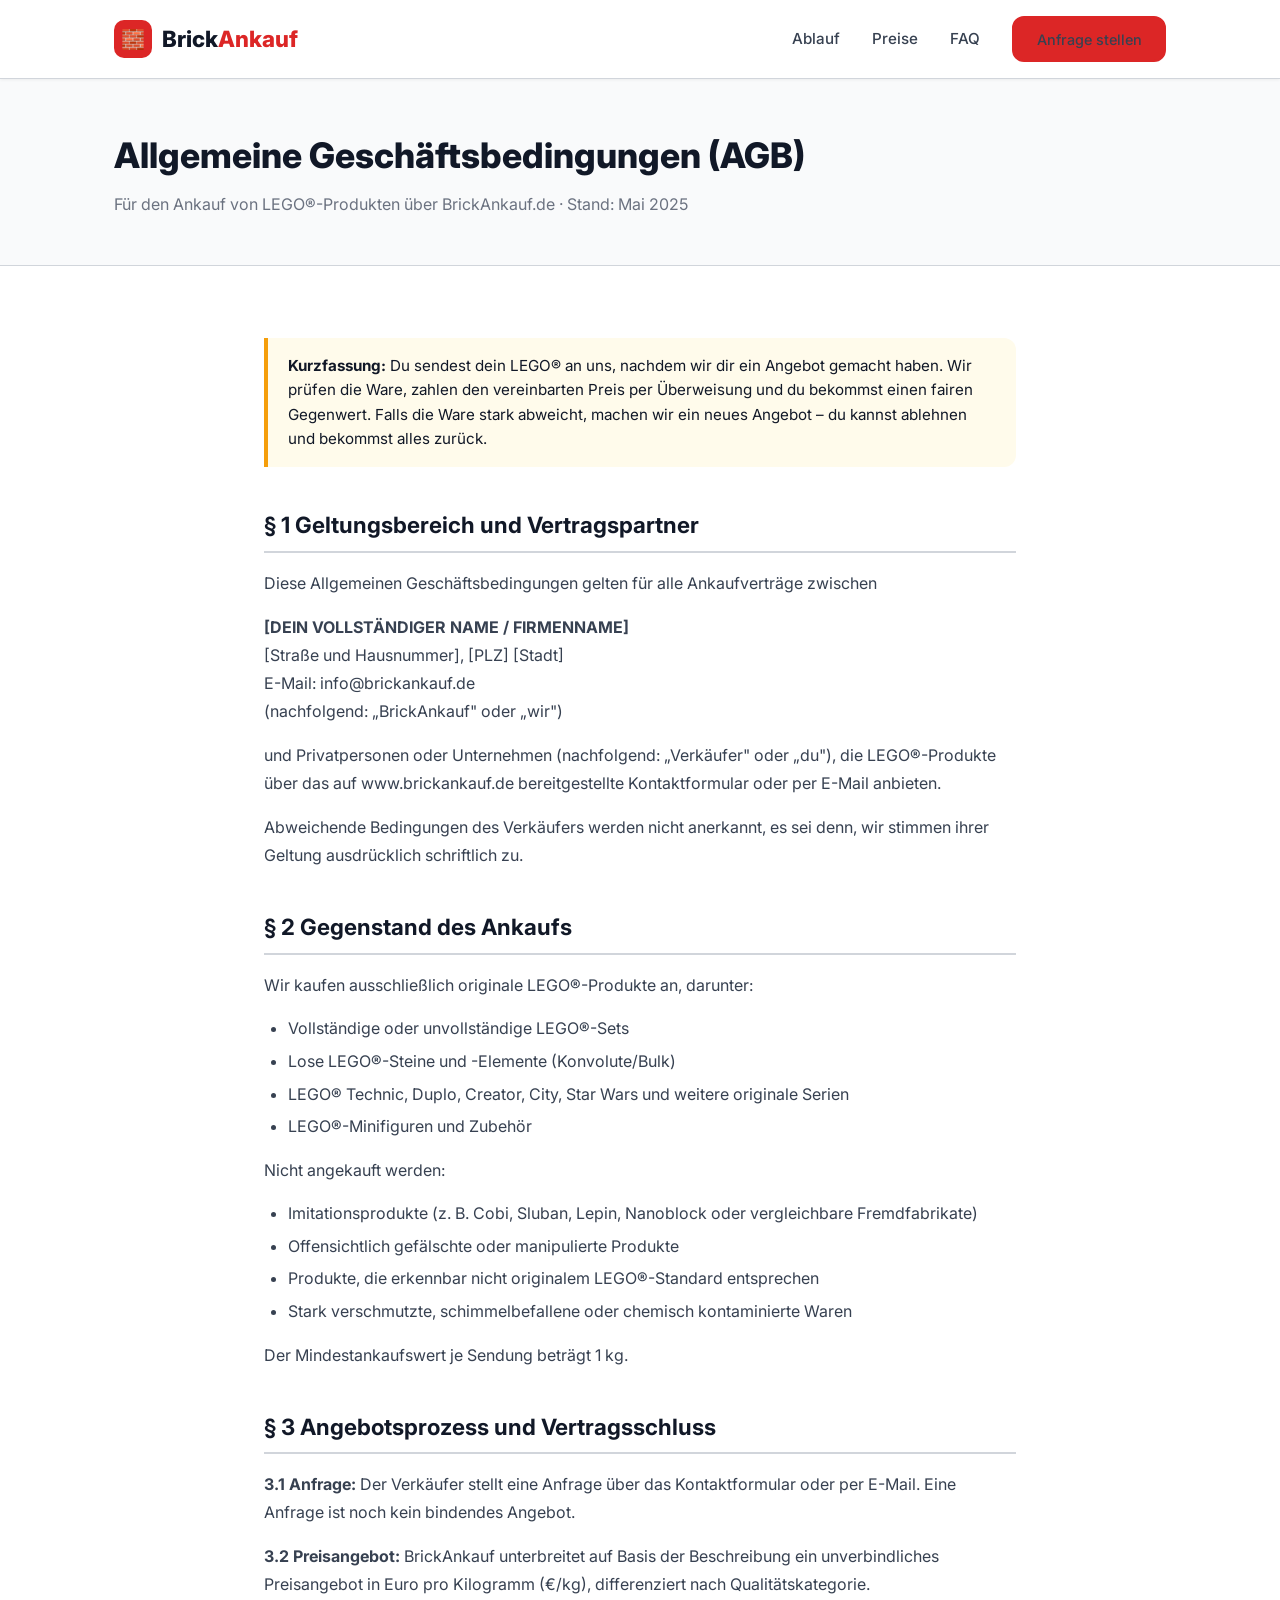
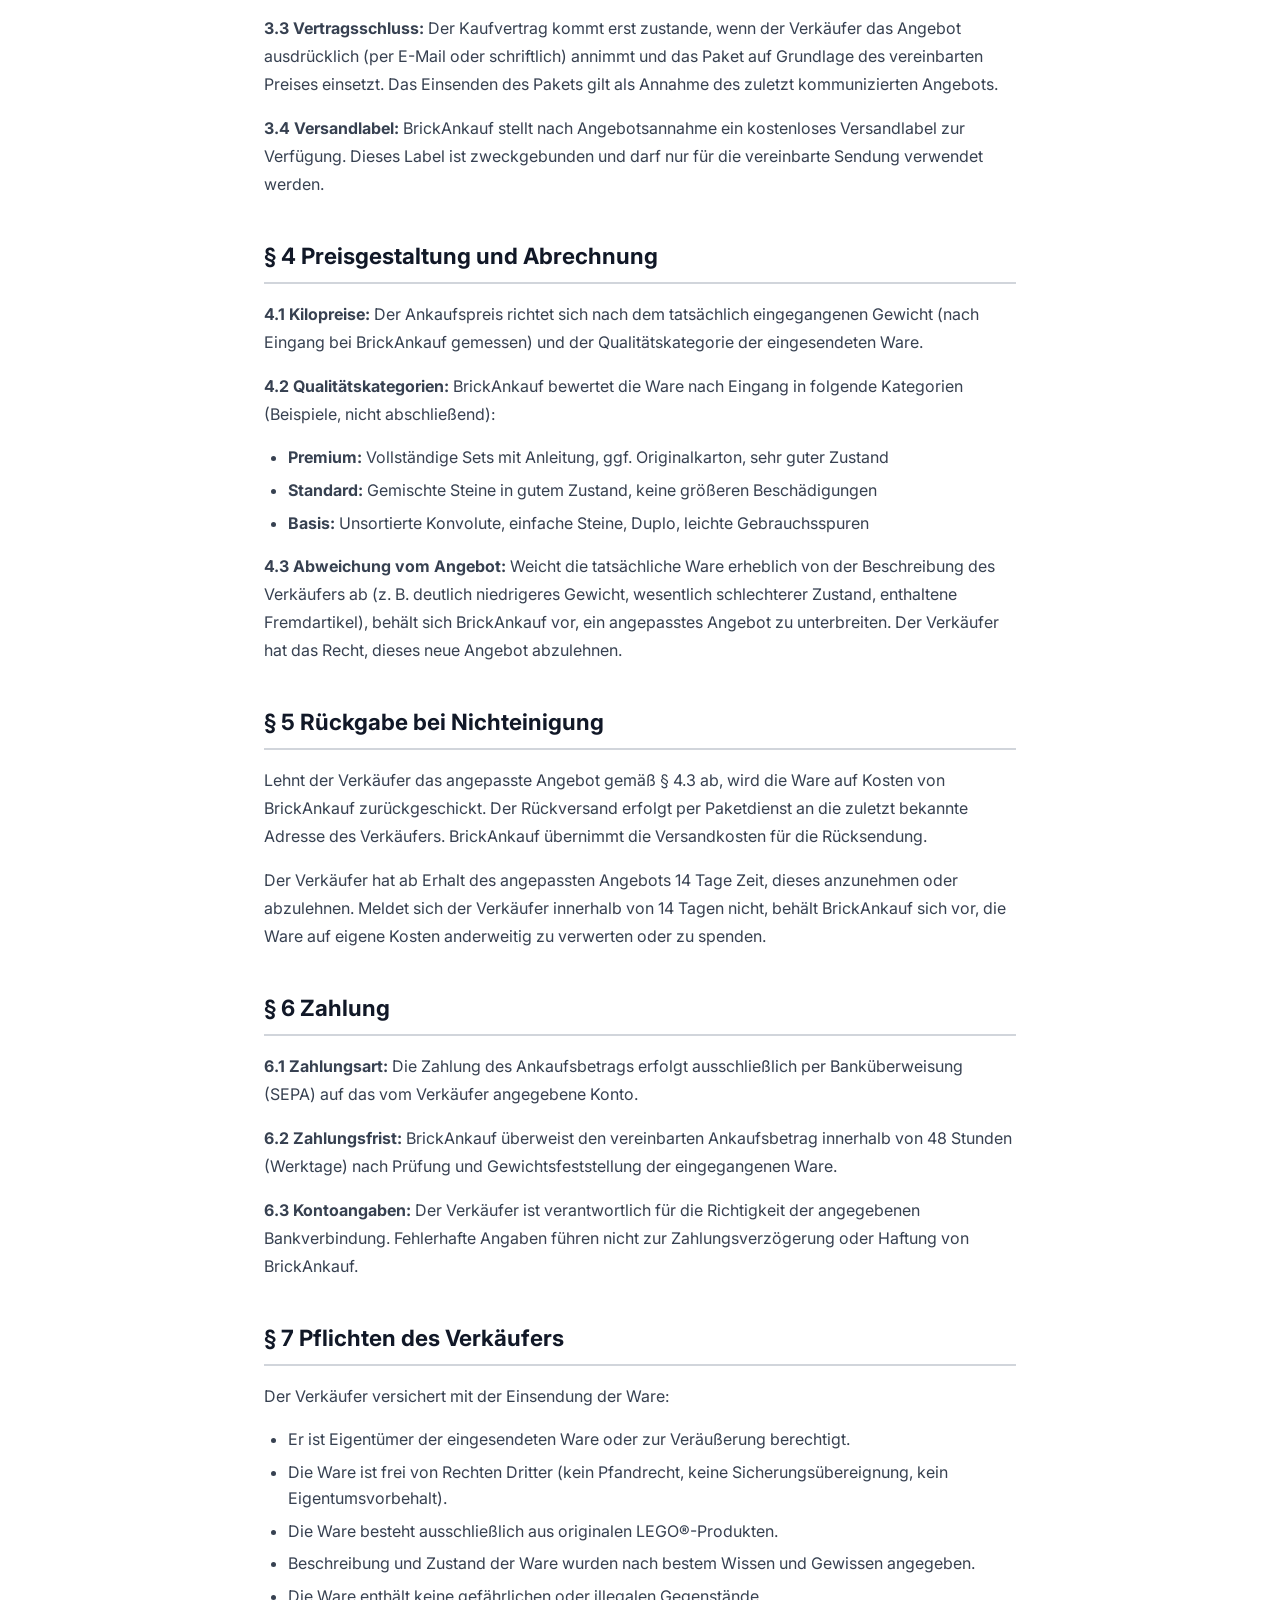
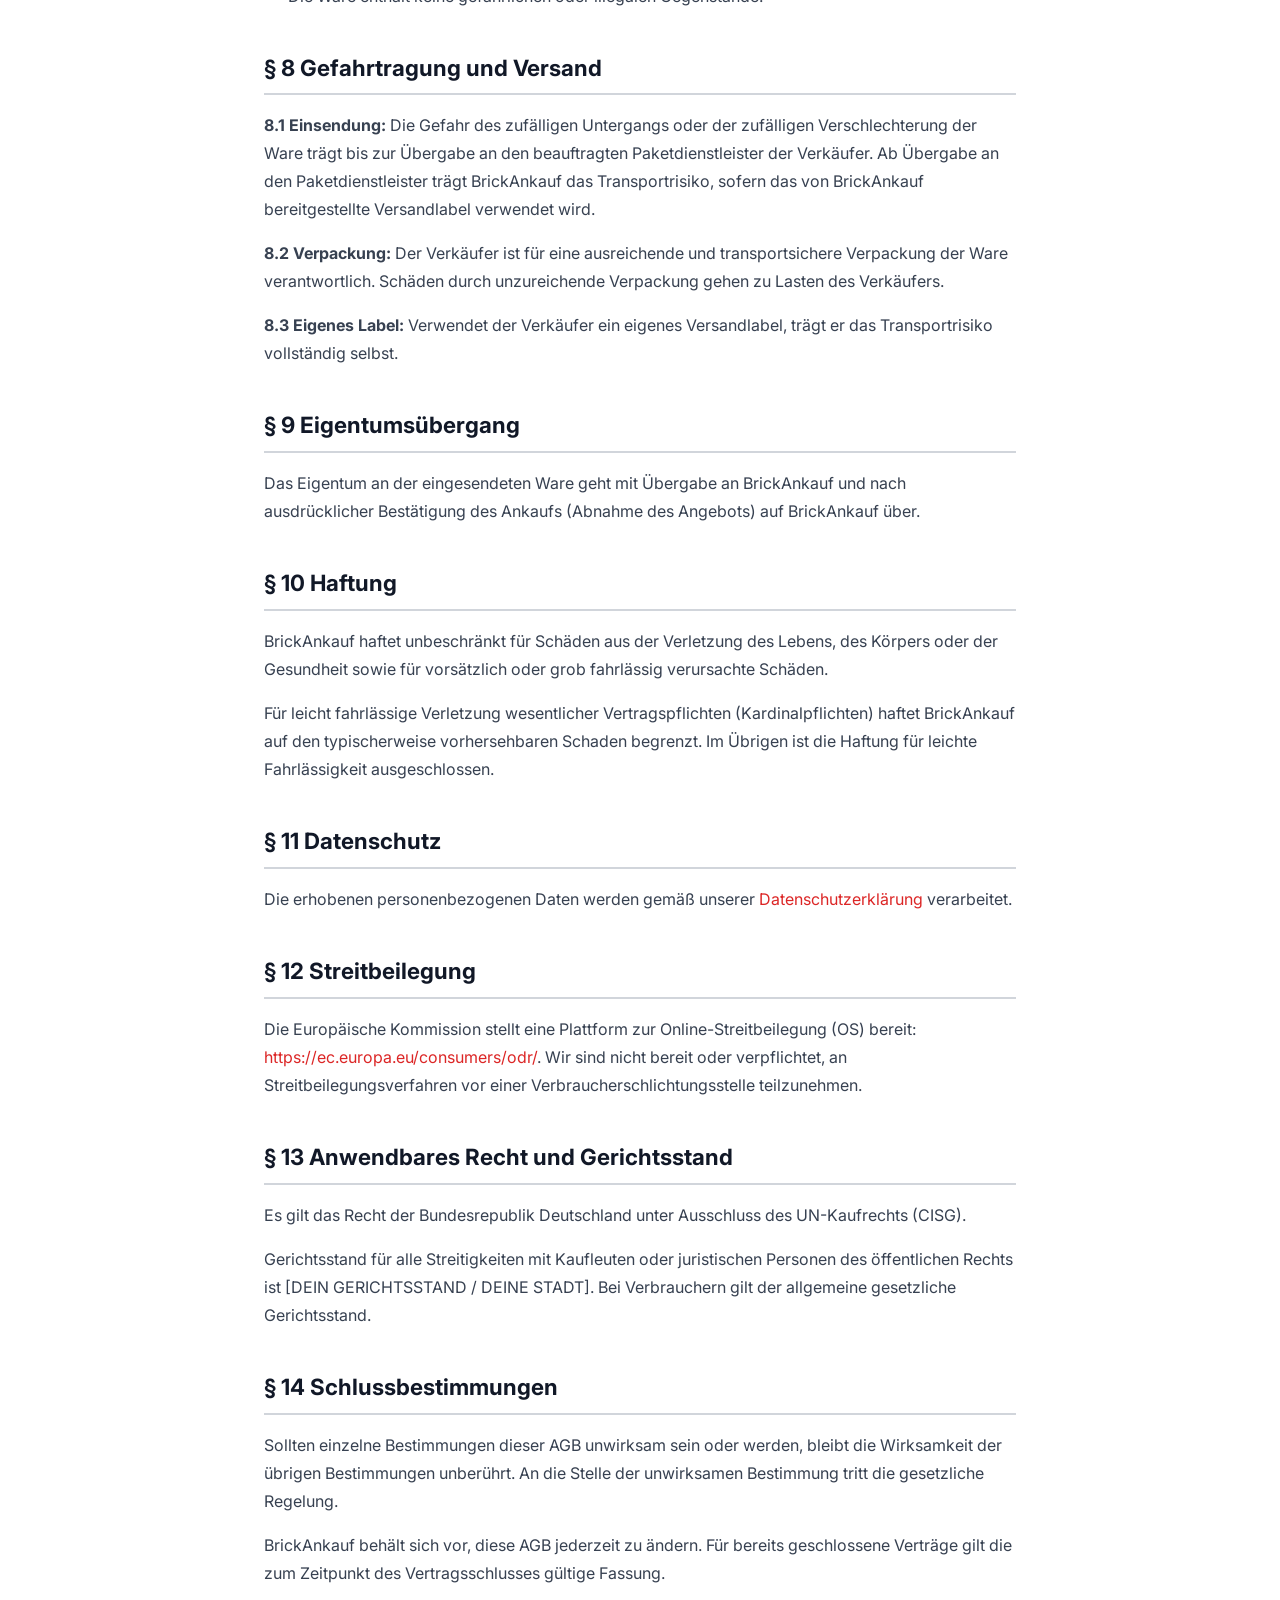
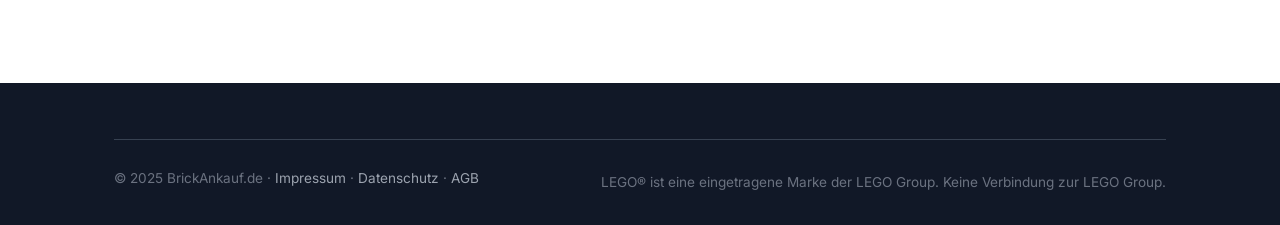
==== agb.html @ ce7e9d5b "Initial launch: BrickAnkauf.de complete website - Landing page with hero, steps, buy-cards, pricing," ====
<!DOCTYPE html>
<html lang="de">
<head>
  <meta charset="UTF-8" />
  <meta name="viewport" content="width=device-width, initial-scale=1.0" />
  <title>AGB | BrickAnkauf.de – Allgemeine Geschäftsbedingungen</title>
  <meta name="description" content="Allgemeine Geschäftsbedingungen (AGB) für den LEGO®-Ankauf über BrickAnkauf.de." />
  <meta name="robots" content="noindex, follow" />
  <link rel="canonical" href="https://www.brickankauf.de/agb.html" />
  <link rel="icon" href="data:image/svg+xml,<svg xmlns='http://www.w3.org/2000/svg' viewBox='0 0 100 100'><rect width='100' height='100' rx='20' fill='%23DC2626'/><text y='.9em' font-size='72' x='12'>🧱</text></svg>" />
  <link rel="stylesheet" href="assets/css/style.css" />
</head>
<body>

<header>
  <nav class="nav" role="navigation" aria-label="Hauptnavigation">
    <div class="nav-inner">
      <a href="/" class="nav-logo" aria-label="BrickAnkauf Startseite">
        <div class="logo-icon" aria-hidden="true">🧱</div>
        <span>Brick<span class="logo-red">Ankauf</span></span>
      </a>
      <ul class="nav-links" role="list">
        <li><a href="/#so-funktionierts">Ablauf</a></li>
        <li><a href="/#preise">Preise</a></li>
        <li><a href="/#faq">FAQ</a></li>
        <li><a href="/#kontakt" class="btn btn-primary" style="padding:.6rem 1.4rem;font-size:.9rem;">Anfrage stellen</a></li>
      </ul>
      <button class="nav-toggle" aria-label="Menü öffnen" aria-expanded="false">
        <span></span><span></span><span></span>
      </button>
    </div>
  </nav>
</header>

<main>
  <div class="legal-hero">
    <div class="container">
      <h1>Allgemeine Geschäftsbedingungen (AGB)</h1>
      <p>Für den Ankauf von LEGO®-Produkten über BrickAnkauf.de · Stand: Mai 2025</p>
    </div>
  </div>

  <div class="legal-content">

    <div class="highlight">
      <strong>Kurzfassung:</strong> Du sendest dein LEGO® an uns, nachdem wir dir ein Angebot gemacht haben.
      Wir prüfen die Ware, zahlen den vereinbarten Preis per Überweisung und du bekommst einen fairen Gegenwert.
      Falls die Ware stark abweicht, machen wir ein neues Angebot – du kannst ablehnen und bekommst alles zurück.
    </div>

    <h2>§ 1 Geltungsbereich und Vertragspartner</h2>
    <p>
      Diese Allgemeinen Geschäftsbedingungen gelten für alle Ankaufverträge zwischen
    </p>
    <p>
      <strong>[DEIN VOLLSTÄNDIGER NAME / FIRMENNAME]</strong><br />
      [Straße und Hausnummer], [PLZ] [Stadt]<br />
      E-Mail: info@brickankauf.de<br />
      (nachfolgend: „BrickAnkauf" oder „wir")
    </p>
    <p>
      und Privatpersonen oder Unternehmen (nachfolgend: „Verkäufer" oder „du"), die LEGO®-Produkte
      über das auf www.brickankauf.de bereitgestellte Kontaktformular oder per E-Mail anbieten.
    </p>
    <p>
      Abweichende Bedingungen des Verkäufers werden nicht anerkannt, es sei denn, wir stimmen ihrer
      Geltung ausdrücklich schriftlich zu.
    </p>

    <h2>§ 2 Gegenstand des Ankaufs</h2>
    <p>
      Wir kaufen ausschließlich originale LEGO®-Produkte an, darunter:
    </p>
    <ul>
      <li>Vollständige oder unvollständige LEGO®-Sets</li>
      <li>Lose LEGO®-Steine und -Elemente (Konvolute/Bulk)</li>
      <li>LEGO® Technic, Duplo, Creator, City, Star Wars und weitere originale Serien</li>
      <li>LEGO®-Minifiguren und Zubehör</li>
    </ul>
    <p>
      Nicht angekauft werden:
    </p>
    <ul>
      <li>Imitationsprodukte (z. B. Cobi, Sluban, Lepin, Nanoblock oder vergleichbare Fremdfabrikate)</li>
      <li>Offensichtlich gefälschte oder manipulierte Produkte</li>
      <li>Produkte, die erkennbar nicht originalem LEGO®-Standard entsprechen</li>
      <li>Stark verschmutzte, schimmelbefallene oder chemisch kontaminierte Waren</li>
    </ul>
    <p>
      Der Mindestankaufswert je Sendung beträgt 1 kg.
    </p>

    <h2>§ 3 Angebotsprozess und Vertragsschluss</h2>
    <p>
      <strong>3.1 Anfrage:</strong> Der Verkäufer stellt eine Anfrage über das Kontaktformular oder per E-Mail.
      Eine Anfrage ist noch kein bindendes Angebot.
    </p>
    <p>
      <strong>3.2 Preisangebot:</strong> BrickAnkauf unterbreitet auf Basis der Beschreibung ein unverbindliches
      Preisangebot in Euro pro Kilogramm (€/kg), differenziert nach Qualitätskategorie.
    </p>
    <p>
      <strong>3.3 Vertragsschluss:</strong> Der Kaufvertrag kommt erst zustande, wenn der Verkäufer das Angebot
      ausdrücklich (per E-Mail oder schriftlich) annimmt und das Paket auf Grundlage des vereinbarten
      Preises einsetzt. Das Einsenden des Pakets gilt als Annahme des zuletzt kommunizierten Angebots.
    </p>
    <p>
      <strong>3.4 Versandlabel:</strong> BrickAnkauf stellt nach Angebotsannahme ein kostenloses
      Versandlabel zur Verfügung. Dieses Label ist zweckgebunden und darf nur für die vereinbarte
      Sendung verwendet werden.
    </p>

    <h2>§ 4 Preisgestaltung und Abrechnung</h2>
    <p>
      <strong>4.1 Kilopreise:</strong> Der Ankaufspreis richtet sich nach dem tatsächlich eingegangenen
      Gewicht (nach Eingang bei BrickAnkauf gemessen) und der Qualitätskategorie der eingesendeten Ware.
    </p>
    <p>
      <strong>4.2 Qualitätskategorien:</strong> BrickAnkauf bewertet die Ware nach Eingang in folgende
      Kategorien (Beispiele, nicht abschließend):
    </p>
    <ul>
      <li><strong>Premium:</strong> Vollständige Sets mit Anleitung, ggf. Originalkarton, sehr guter Zustand</li>
      <li><strong>Standard:</strong> Gemischte Steine in gutem Zustand, keine größeren Beschädigungen</li>
      <li><strong>Basis:</strong> Unsortierte Konvolute, einfache Steine, Duplo, leichte Gebrauchsspuren</li>
    </ul>
    <p>
      <strong>4.3 Abweichung vom Angebot:</strong> Weicht die tatsächliche Ware erheblich von der Beschreibung
      des Verkäufers ab (z. B. deutlich niedrigeres Gewicht, wesentlich schlechterer Zustand, enthaltene
      Fremdartikel), behält sich BrickAnkauf vor, ein angepasstes Angebot zu unterbreiten. Der Verkäufer
      hat das Recht, dieses neue Angebot abzulehnen.
    </p>

    <h2>§ 5 Rückgabe bei Nichteinigung</h2>
    <p>
      Lehnt der Verkäufer das angepasste Angebot gemäß § 4.3 ab, wird die Ware auf Kosten von BrickAnkauf
      zurückgeschickt. Der Rückversand erfolgt per Paketdienst an die zuletzt bekannte Adresse des Verkäufers.
      BrickAnkauf übernimmt die Versandkosten für die Rücksendung.
    </p>
    <p>
      Der Verkäufer hat ab Erhalt des angepassten Angebots 14 Tage Zeit, dieses anzunehmen oder abzulehnen.
      Meldet sich der Verkäufer innerhalb von 14 Tagen nicht, behält BrickAnkauf sich vor, die Ware auf
      eigene Kosten anderweitig zu verwerten oder zu spenden.
    </p>

    <h2>§ 6 Zahlung</h2>
    <p>
      <strong>6.1 Zahlungsart:</strong> Die Zahlung des Ankaufsbetrags erfolgt ausschließlich per
      Banküberweisung (SEPA) auf das vom Verkäufer angegebene Konto.
    </p>
    <p>
      <strong>6.2 Zahlungsfrist:</strong> BrickAnkauf überweist den vereinbarten Ankaufsbetrag
      innerhalb von 48 Stunden (Werktage) nach Prüfung und Gewichtsfeststellung der eingegangenen Ware.
    </p>
    <p>
      <strong>6.3 Kontoangaben:</strong> Der Verkäufer ist verantwortlich für die Richtigkeit der
      angegebenen Bankverbindung. Fehlerhafte Angaben führen nicht zur Zahlungsverzögerung oder
      Haftung von BrickAnkauf.
    </p>

    <h2>§ 7 Pflichten des Verkäufers</h2>
    <p>Der Verkäufer versichert mit der Einsendung der Ware:</p>
    <ul>
      <li>Er ist Eigentümer der eingesendeten Ware oder zur Veräußerung berechtigt.</li>
      <li>Die Ware ist frei von Rechten Dritter (kein Pfandrecht, keine Sicherungsübereignung, kein Eigentumsvorbehalt).</li>
      <li>Die Ware besteht ausschließlich aus originalen LEGO®-Produkten.</li>
      <li>Beschreibung und Zustand der Ware wurden nach bestem Wissen und Gewissen angegeben.</li>
      <li>Die Ware enthält keine gefährlichen oder illegalen Gegenstände.</li>
    </ul>

    <h2>§ 8 Gefahrtragung und Versand</h2>
    <p>
      <strong>8.1 Einsendung:</strong> Die Gefahr des zufälligen Untergangs oder der zufälligen
      Verschlechterung der Ware trägt bis zur Übergabe an den beauftragten Paketdienstleister der Verkäufer.
      Ab Übergabe an den Paketdienstleister trägt BrickAnkauf das Transportrisiko, sofern das von
      BrickAnkauf bereitgestellte Versandlabel verwendet wird.
    </p>
    <p>
      <strong>8.2 Verpackung:</strong> Der Verkäufer ist für eine ausreichende und transportsichere
      Verpackung der Ware verantwortlich. Schäden durch unzureichende Verpackung gehen zu Lasten des Verkäufers.
    </p>
    <p>
      <strong>8.3 Eigenes Label:</strong> Verwendet der Verkäufer ein eigenes Versandlabel, trägt er
      das Transportrisiko vollständig selbst.
    </p>

    <h2>§ 9 Eigentumsübergang</h2>
    <p>
      Das Eigentum an der eingesendeten Ware geht mit Übergabe an BrickAnkauf und nach ausdrücklicher
      Bestätigung des Ankaufs (Abnahme des Angebots) auf BrickAnkauf über.
    </p>

    <h2>§ 10 Haftung</h2>
    <p>
      BrickAnkauf haftet unbeschränkt für Schäden aus der Verletzung des Lebens, des Körpers oder der
      Gesundheit sowie für vorsätzlich oder grob fahrlässig verursachte Schäden.
    </p>
    <p>
      Für leicht fahrlässige Verletzung wesentlicher Vertragspflichten (Kardinalpflichten) haftet
      BrickAnkauf auf den typischerweise vorhersehbaren Schaden begrenzt. Im Übrigen ist die Haftung
      für leichte Fahrlässigkeit ausgeschlossen.
    </p>

    <h2>§ 11 Datenschutz</h2>
    <p>
      Die erhobenen personenbezogenen Daten werden gemäß unserer
      <a href="datenschutz.html">Datenschutzerklärung</a> verarbeitet.
    </p>

    <h2>§ 12 Streitbeilegung</h2>
    <p>
      Die Europäische Kommission stellt eine Plattform zur Online-Streitbeilegung (OS) bereit:
      <a href="https://ec.europa.eu/consumers/odr/" target="_blank" rel="noopener noreferrer">https://ec.europa.eu/consumers/odr/</a>.
      Wir sind nicht bereit oder verpflichtet, an Streitbeilegungsverfahren vor einer
      Verbraucherschlichtungsstelle teilzunehmen.
    </p>

    <h2>§ 13 Anwendbares Recht und Gerichtsstand</h2>
    <p>
      Es gilt das Recht der Bundesrepublik Deutschland unter Ausschluss des UN-Kaufrechts (CISG).
    </p>
    <p>
      Gerichtsstand für alle Streitigkeiten mit Kaufleuten oder juristischen Personen des öffentlichen Rechts
      ist [DEIN GERICHTSSTAND / DEINE STADT]. Bei Verbrauchern gilt der allgemeine gesetzliche Gerichtsstand.
    </p>

    <h2>§ 14 Schlussbestimmungen</h2>
    <p>
      Sollten einzelne Bestimmungen dieser AGB unwirksam sein oder werden, bleibt die Wirksamkeit der
      übrigen Bestimmungen unberührt. An die Stelle der unwirksamen Bestimmung tritt die gesetzliche Regelung.
    </p>
    <p>
      BrickAnkauf behält sich vor, diese AGB jederzeit zu ändern. Für bereits geschlossene Verträge gilt
      die zum Zeitpunkt des Vertragsschlusses gültige Fassung.
    </p>

  </div>
</main>

<footer class="footer" role="contentinfo">
  <div class="container">
    <div class="footer-bottom">
      <p>© 2025 BrickAnkauf.de · <a href="impressum.html" style="color:#9CA3AF;">Impressum</a> · <a href="datenschutz.html" style="color:#9CA3AF;">Datenschutz</a> · <a href="agb.html" style="color:#9CA3AF;">AGB</a></p>
      <p class="footer-disclaimer">LEGO® ist eine eingetragene Marke der LEGO Group. Keine Verbindung zur LEGO Group.</p>
    </div>
  </div>
</footer>

<script src="assets/js/main.js"></script>
</body>
</html>
---- assets/css/style.css ----
/* =====================================================
   BrickAnkauf.de — Hauptstylesheet
   ===================================================== */

@import url('https://fonts.googleapis.com/css2?family=Inter:wght@400;500;600;700;800&display=swap');

/* ----- CSS Custom Properties ----- */
:root {
  --red:        #DC2626;
  --red-dark:   #B91C1C;
  --red-light:  #FEF2F2;
  --yellow:     #F59E0B;
  --yellow-light: #FFFBEB;
  --dark:       #111827;
  --gray-700:   #374151;
  --gray-500:   #6B7280;
  --gray-300:   #D1D5DB;
  --gray-100:   #F9FAFB;
  --white:      #FFFFFF;
  --shadow:     0 4px 6px -1px rgba(0,0,0,.1), 0 2px 4px -1px rgba(0,0,0,.06);
  --shadow-lg:  0 10px 15px -3px rgba(0,0,0,.1), 0 4px 6px -2px rgba(0,0,0,.05);
  --shadow-xl:  0 20px 25px -5px rgba(0,0,0,.1), 0 10px 10px -5px rgba(0,0,0,.04);
  --radius:     12px;
  --radius-lg:  20px;
  --transition: .25s ease;
  --max-width:  1100px;
}

/* ----- Reset & Base ----- */
*, *::before, *::after { box-sizing: border-box; margin: 0; padding: 0; }

html { scroll-behavior: smooth; font-size: 16px; }

body {
  font-family: 'Inter', -apple-system, BlinkMacSystemFont, 'Segoe UI', sans-serif;
  color: var(--dark);
  background: var(--white);
  line-height: 1.6;
  -webkit-font-smoothing: antialiased;
}

img { max-width: 100%; height: auto; display: block; }
a  { color: var(--red); text-decoration: none; transition: color var(--transition); }
a:hover { color: var(--red-dark); }

/* ----- Utility Classes ----- */
.container { max-width: var(--max-width); margin: 0 auto; padding: 0 1.5rem; }
.section    { padding: 5rem 0; }
.section--gray { background: var(--gray-100); }

.badge {
  display: inline-block;
  background: var(--red-light);
  color: var(--red);
  font-size: .75rem;
  font-weight: 700;
  letter-spacing: .08em;
  text-transform: uppercase;
  padding: .35rem .9rem;
  border-radius: 999px;
  margin-bottom: 1rem;
}

.section-header { text-align: center; margin-bottom: 3.5rem; }
.section-header h2 { font-size: 2rem; font-weight: 800; color: var(--dark); margin-bottom: .75rem; }
.section-header p  { font-size: 1.1rem; color: var(--gray-500); max-width: 620px; margin: 0 auto; }

/* ----- Buttons ----- */
.btn {
  display: inline-flex;
  align-items: center;
  gap: .5rem;
  padding: .85rem 2rem;
  border-radius: var(--radius);
  font-weight: 600;
  font-size: 1rem;
  cursor: pointer;
  border: 2px solid transparent;
  transition: all var(--transition);
  text-decoration: none;
  white-space: nowrap;
}
.btn-primary {
  background: var(--red);
  color: var(--white);
  border-color: var(--red);
}
.btn-primary:hover {
  background: var(--red-dark);
  border-color: var(--red-dark);
  color: var(--white);
  transform: translateY(-2px);
  box-shadow: var(--shadow-lg);
}
.btn-outline {
  background: transparent;
  color: var(--red);
  border-color: var(--red);
}
.btn-outline:hover {
  background: var(--red);
  color: var(--white);
  transform: translateY(-2px);
}
.btn-large { padding: 1.1rem 2.4rem; font-size: 1.1rem; }

/* ----- Navigation ----- */
.nav {
  position: sticky;
  top: 0;
  z-index: 100;
  background: rgba(255,255,255,.95);
  backdrop-filter: blur(8px);
  border-bottom: 1px solid var(--gray-300);
  box-shadow: 0 1px 3px rgba(0,0,0,.06);
}
.nav-inner {
  display: flex;
  align-items: center;
  justify-content: space-between;
  padding: 1rem 1.5rem;
  max-width: var(--max-width);
  margin: 0 auto;
}
.nav-logo {
  display: flex;
  align-items: center;
  gap: .6rem;
  font-weight: 800;
  font-size: 1.4rem;
  color: var(--dark);
  text-decoration: none;
}
.nav-logo:hover { color: var(--dark); }
.logo-icon {
  background: var(--red);
  color: var(--white);
  width: 38px;
  height: 38px;
  border-radius: 10px;
  display: flex;
  align-items: center;
  justify-content: center;
  font-size: 1.2rem;
  flex-shrink: 0;
}
.logo-red { color: var(--red); }

.nav-links {
  display: flex;
  align-items: center;
  gap: 2rem;
  list-style: none;
}
.nav-links a {
  color: var(--gray-700);
  font-weight: 500;
  font-size: .95rem;
}
.nav-links a:hover { color: var(--red); }

.nav-toggle {
  display: none;
  flex-direction: column;
  gap: 5px;
  cursor: pointer;
  padding: .4rem;
  background: none;
  border: none;
}
.nav-toggle span {
  width: 24px;
  height: 2px;
  background: var(--dark);
  border-radius: 2px;
  transition: all var(--transition);
}

/* ----- Hero ----- */
.hero {
  background: linear-gradient(135deg, #fff 0%, var(--red-light) 100%);
  padding: 6rem 0 5rem;
  position: relative;
  overflow: hidden;
}
.hero::before {
  content: '';
  position: absolute;
  top: -80px; right: -80px;
  width: 400px; height: 400px;
  background: radial-gradient(circle, rgba(220,38,38,.08) 0%, transparent 70%);
  border-radius: 50%;
}
.hero::after {
  content: '';
  position: absolute;
  bottom: -60px; left: -60px;
  width: 300px; height: 300px;
  background: radial-gradient(circle, rgba(245,158,11,.1) 0%, transparent 70%);
  border-radius: 50%;
}
.hero-inner {
  display: grid;
  grid-template-columns: 1fr 1fr;
  align-items: center;
  gap: 4rem;
  position: relative;
  z-index: 1;
}
.hero-content h1 {
  font-size: 3rem;
  font-weight: 800;
  line-height: 1.15;
  color: var(--dark);
  margin-bottom: 1.25rem;
}
.hero-content h1 span { color: var(--red); }
.hero-content p {
  font-size: 1.2rem;
  color: var(--gray-500);
  margin-bottom: 2rem;
  max-width: 480px;
}
.hero-actions { display: flex; gap: 1rem; flex-wrap: wrap; align-items: center; }
.hero-note { font-size: .9rem; color: var(--gray-500); margin-top: .75rem; }
.hero-note span { color: var(--red); font-weight: 600; }

.hero-visual {
  display: grid;
  grid-template-columns: 1fr 1fr;
  gap: 1rem;
}
.hero-card {
  background: var(--white);
  border-radius: var(--radius-lg);
  padding: 1.5rem;
  box-shadow: var(--shadow-xl);
  text-align: center;
}
.hero-card:first-child { margin-top: 2rem; }
.hero-card:last-child { margin-top: -1rem; grid-column: 1 / -1; }
.hero-card .icon { font-size: 2.5rem; margin-bottom: .75rem; }
.hero-card .label { font-size: .85rem; color: var(--gray-500); font-weight: 500; }
.hero-card .value { font-size: 1.5rem; font-weight: 800; color: var(--dark); }
.hero-card .value.green { color: #16A34A; }

/* Trust bar */
.trust-bar {
  background: var(--dark);
  color: var(--white);
  padding: 1.25rem 0;
}
.trust-bar-inner {
  display: flex;
  justify-content: center;
  gap: 2.5rem;
  flex-wrap: wrap;
  max-width: var(--max-width);
  margin: 0 auto;
  padding: 0 1.5rem;
}
.trust-item {
  display: flex;
  align-items: center;
  gap: .5rem;
  font-size: .9rem;
  font-weight: 500;
}
.trust-item .check {
  background: #16A34A;
  color: white;
  width: 20px; height: 20px;
  border-radius: 50%;
  display: flex;
  align-items: center;
  justify-content: center;
  font-size: .75rem;
  flex-shrink: 0;
}

/* ----- Steps (Wie es funktioniert) ----- */
.steps-grid {
  display: grid;
  grid-template-columns: repeat(3, 1fr);
  gap: 2rem;
  position: relative;
}
.steps-grid::before {
  content: '';
  position: absolute;
  top: 2.5rem;
  left: calc(16.66% + 1.5rem);
  right: calc(16.66% + 1.5rem);
  height: 2px;
  background: linear-gradient(to right, var(--red), var(--yellow));
  z-index: 0;
}
.step {
  background: var(--white);
  border-radius: var(--radius-lg);
  padding: 2rem 1.5rem;
  text-align: center;
  box-shadow: var(--shadow);
  position: relative;
  z-index: 1;
  transition: transform var(--transition), box-shadow var(--transition);
}
.step:hover { transform: translateY(-4px); box-shadow: var(--shadow-xl); }
.step-number {
  width: 52px; height: 52px;
  border-radius: 50%;
  background: var(--red);
  color: var(--white);
  font-size: 1.3rem;
  font-weight: 800;
  display: flex;
  align-items: center;
  justify-content: center;
  margin: 0 auto 1rem;
  box-shadow: 0 4px 12px rgba(220,38,38,.35);
}
.step-icon { font-size: 2rem; margin-bottom: 1rem; }
.step h3 { font-size: 1.1rem; font-weight: 700; margin-bottom: .6rem; }
.step p  { font-size: .95rem; color: var(--gray-500); line-height: 1.5; }

/* ----- What we buy ----- */
.buy-grid {
  display: grid;
  grid-template-columns: repeat(auto-fit, minmax(240px, 1fr));
  gap: 1.5rem;
}
.buy-card {
  background: var(--white);
  border: 2px solid var(--gray-300);
  border-radius: var(--radius-lg);
  padding: 2rem 1.5rem;
  transition: all var(--transition);
}
.buy-card:hover {
  border-color: var(--red);
  box-shadow: var(--shadow);
  transform: translateY(-3px);
}
.buy-card .icon { font-size: 2.5rem; margin-bottom: 1rem; }
.buy-card h3 { font-size: 1.05rem; font-weight: 700; margin-bottom: .5rem; }
.buy-card p  { font-size: .9rem; color: var(--gray-500); }

.buy-note {
  background: var(--yellow-light);
  border: 1px solid var(--yellow);
  border-radius: var(--radius);
  padding: 1.25rem 1.5rem;
  margin-top: 2rem;
  display: flex;
  gap: .75rem;
  align-items: flex-start;
}
.buy-note .icon { font-size: 1.3rem; flex-shrink: 0; }
.buy-note p { font-size: .95rem; color: var(--gray-700); }
.buy-note strong { color: var(--dark); }

/* ----- Pricing ----- */
.pricing-grid {
  display: grid;
  grid-template-columns: repeat(auto-fit, minmax(220px, 1fr));
  gap: 1.5rem;
}
.pricing-card {
  background: var(--white);
  border-radius: var(--radius-lg);
  padding: 2rem 1.5rem;
  text-align: center;
  box-shadow: var(--shadow);
  border: 2px solid transparent;
  transition: all var(--transition);
  position: relative;
}
.pricing-card:hover { border-color: var(--red); transform: translateY(-4px); box-shadow: var(--shadow-xl); }
.pricing-card.featured {
  border-color: var(--red);
  background: linear-gradient(135deg, var(--white), var(--red-light));
}
.pricing-card .featured-badge {
  position: absolute;
  top: -14px; left: 50%;
  transform: translateX(-50%);
  background: var(--red);
  color: white;
  font-size: .75rem;
  font-weight: 700;
  padding: .3rem 1rem;
  border-radius: 999px;
  white-space: nowrap;
}
.pricing-card .quality-icon { font-size: 2rem; margin-bottom: 1rem; }
.pricing-card h3 { font-size: 1rem; font-weight: 700; margin-bottom: .4rem; }
.pricing-card .desc { font-size: .85rem; color: var(--gray-500); margin-bottom: 1.25rem; line-height: 1.4; }
.pricing-card .price {
  font-size: 2.2rem;
  font-weight: 800;
  color: var(--red);
}
.pricing-card .price span { font-size: 1rem; font-weight: 500; color: var(--gray-500); }
.pricing-note {
  text-align: center;
  margin-top: 2rem;
  color: var(--gray-500);
  font-size: .9rem;
}

/* ----- Why us ----- */
.why-grid {
  display: grid;
  grid-template-columns: repeat(auto-fit, minmax(300px, 1fr));
  gap: 1.5rem;
}
.why-card {
  display: flex;
  gap: 1.25rem;
  align-items: flex-start;
  background: var(--white);
  border-radius: var(--radius-lg);
  padding: 1.75rem;
  box-shadow: var(--shadow);
  transition: transform var(--transition);
}
.why-card:hover { transform: translateY(-3px); }
.why-icon {
  flex-shrink: 0;
  width: 52px; height: 52px;
  background: var(--red-light);
  border-radius: 14px;
  display: flex;
  align-items: center;
  justify-content: center;
  font-size: 1.6rem;
}
.why-card h3 { font-size: 1rem; font-weight: 700; margin-bottom: .4rem; }
.why-card p  { font-size: .9rem; color: var(--gray-500); line-height: 1.5; }

/* ----- FAQ ----- */
.faq-list { max-width: 760px; margin: 0 auto; }
.faq-item {
  border: 1px solid var(--gray-300);
  border-radius: var(--radius);
  margin-bottom: .75rem;
  overflow: hidden;
}
.faq-question {
  display: flex;
  justify-content: space-between;
  align-items: center;
  padding: 1.25rem 1.5rem;
  cursor: pointer;
  font-weight: 600;
  font-size: 1rem;
  background: var(--white);
  gap: 1rem;
  transition: background var(--transition);
}
.faq-question:hover { background: var(--gray-100); }
.faq-question .faq-chevron {
  flex-shrink: 0;
  width: 24px; height: 24px;
  background: var(--gray-100);
  border-radius: 50%;
  display: flex;
  align-items: center;
  justify-content: center;
  transition: transform var(--transition), background var(--transition);
  font-size: .8rem;
}
.faq-item.open .faq-question .faq-chevron {
  transform: rotate(180deg);
  background: var(--red);
  color: white;
}
.faq-item.open .faq-question { background: var(--red-light); color: var(--red-dark); }
.faq-answer {
  display: none;
  padding: 0 1.5rem 1.25rem;
  font-size: .95rem;
  color: var(--gray-700);
  line-height: 1.65;
  border-top: 1px solid var(--gray-300);
}
.faq-item.open .faq-answer { display: block; }

/* ----- Contact / Form ----- */
.contact-grid {
  display: grid;
  grid-template-columns: 1fr 1.6fr;
  gap: 3rem;
  align-items: start;
}
.contact-info h2 { font-size: 1.8rem; font-weight: 800; margin-bottom: 1rem; }
.contact-info p  { color: var(--gray-500); margin-bottom: 1.5rem; font-size: 1rem; }
.contact-details { display: flex; flex-direction: column; gap: .75rem; }
.contact-detail {
  display: flex;
  align-items: center;
  gap: .75rem;
  font-size: .95rem;
  color: var(--gray-700);
}
.contact-detail .icon {
  width: 40px; height: 40px;
  background: var(--red-light);
  border-radius: 10px;
  display: flex;
  align-items: center;
  justify-content: center;
  font-size: 1.1rem;
  flex-shrink: 0;
}

.form-card {
  background: var(--white);
  border-radius: var(--radius-lg);
  padding: 2.5rem;
  box-shadow: var(--shadow-xl);
  border: 1px solid var(--gray-300);
}
.form-group { margin-bottom: 1.25rem; }
.form-row { display: grid; grid-template-columns: 1fr 1fr; gap: 1.25rem; }
label {
  display: block;
  font-size: .875rem;
  font-weight: 600;
  color: var(--gray-700);
  margin-bottom: .4rem;
}
label .req { color: var(--red); }
input[type=text], input[type=email], input[type=tel],
input[type=number], select, textarea {
  width: 100%;
  padding: .75rem 1rem;
  border: 1.5px solid var(--gray-300);
  border-radius: var(--radius);
  font-size: .95rem;
  font-family: inherit;
  color: var(--dark);
  background: var(--white);
  transition: border-color var(--transition), box-shadow var(--transition);
  outline: none;
  -webkit-appearance: none;
}
input:focus, select:focus, textarea:focus {
  border-color: var(--red);
  box-shadow: 0 0 0 3px rgba(220,38,38,.12);
}
textarea { resize: vertical; min-height: 110px; }
.form-hint { font-size: .8rem; color: var(--gray-500); margin-top: .3rem; }

.form-submit { width: 100%; margin-top: .5rem; justify-content: center; }
.form-privacy { text-align: center; font-size: .8rem; color: var(--gray-500); margin-top: .75rem; }
.form-privacy a { color: var(--red); }

.form-success {
  display: none;
  background: #F0FDF4;
  border: 1.5px solid #16A34A;
  border-radius: var(--radius);
  padding: 1.25rem 1.5rem;
  color: #15803D;
  font-weight: 600;
  text-align: center;
  margin-top: 1rem;
  gap: .5rem;
  align-items: center;
  justify-content: center;
}

/* ----- Footer ----- */
.footer {
  background: var(--dark);
  color: var(--white);
  padding: 3.5rem 0 2rem;
}
.footer-grid {
  display: grid;
  grid-template-columns: 2fr 1fr 1fr;
  gap: 3rem;
  margin-bottom: 2.5rem;
}
.footer-brand .nav-logo { color: white; margin-bottom: 1rem; }
.footer-brand p { font-size: .9rem; color: #9CA3AF; max-width: 280px; line-height: 1.6; }
.footer-col h4 { font-size: .875rem; font-weight: 700; text-transform: uppercase; letter-spacing: .06em; color: #9CA3AF; margin-bottom: 1rem; }
.footer-col ul { list-style: none; }
.footer-col ul li { margin-bottom: .5rem; }
.footer-col a { color: #D1D5DB; font-size: .9rem; text-decoration: none; transition: color var(--transition); }
.footer-col a:hover { color: var(--white); }
.footer-bottom {
  border-top: 1px solid #374151;
  padding-top: 1.5rem;
  display: flex;
  justify-content: space-between;
  align-items: center;
  flex-wrap: wrap;
  gap: 1rem;
}
.footer-bottom p { font-size: .85rem; color: #6B7280; }
.footer-disclaimer { font-size: .8rem; color: #4B5563; margin-top: .5rem; }
.footer-badges { display: flex; gap: .75rem; flex-wrap: wrap; }
.footer-badge {
  background: #374151;
  color: #9CA3AF;
  font-size: .78rem;
  font-weight: 600;
  padding: .3rem .75rem;
  border-radius: 999px;
}

/* ----- Legal pages ----- */
.legal-hero {
  background: var(--gray-100);
  padding: 3rem 0;
  border-bottom: 1px solid var(--gray-300);
}
.legal-hero h1 { font-size: 2.2rem; font-weight: 800; }
.legal-hero p  { color: var(--gray-500); margin-top: .5rem; }

.legal-content {
  max-width: 800px;
  margin: 0 auto;
  padding: 3rem 1.5rem 5rem;
}
.legal-content h2 {
  font-size: 1.4rem;
  font-weight: 700;
  margin: 2.5rem 0 1rem;
  padding-bottom: .5rem;
  border-bottom: 2px solid var(--gray-300);
}
.legal-content h3 {
  font-size: 1.1rem;
  font-weight: 600;
  margin: 1.5rem 0 .5rem;
  color: var(--gray-700);
}
.legal-content p  { margin-bottom: 1rem; color: var(--gray-700); line-height: 1.75; }
.legal-content ul { margin: .75rem 0 1rem 1.5rem; color: var(--gray-700); }
.legal-content ul li { margin-bottom: .4rem; line-height: 1.65; }
.legal-content a  { color: var(--red); }
.legal-content .highlight {
  background: var(--yellow-light);
  border-left: 4px solid var(--yellow);
  padding: 1rem 1.25rem;
  border-radius: 0 var(--radius) var(--radius) 0;
  margin: 1.5rem 0;
  font-size: .95rem;
}

/* ----- Scroll reveal animation ----- */
.reveal {
  opacity: 0;
  transform: translateY(24px);
  transition: opacity .6s ease, transform .6s ease;
}
.reveal.visible { opacity: 1; transform: none; }

/* ----- Responsive ----- */
@media (max-width: 900px) {
  .hero-inner       { grid-template-columns: 1fr; }
  .hero-visual      { display: none; }
  .hero-content h1  { font-size: 2.4rem; }
  .steps-grid       { grid-template-columns: 1fr; }
  .steps-grid::before { display: none; }
  .contact-grid     { grid-template-columns: 1fr; }
  .footer-grid      { grid-template-columns: 1fr 1fr; }
}

@media (max-width: 640px) {
  .section           { padding: 3.5rem 0; }
  .hero              { padding: 3.5rem 0 3rem; }
  .hero-content h1   { font-size: 2rem; }
  .nav-links         { display: none; flex-direction: column; position: absolute; top: 100%; left: 0; right: 0; background: white; border-bottom: 1px solid var(--gray-300); padding: 1rem 1.5rem; gap: 1rem; box-shadow: var(--shadow-lg); }
  .nav-links.open    { display: flex; }
  .nav-toggle        { display: flex; }
  .form-row          { grid-template-columns: 1fr; }
  .footer-grid       { grid-template-columns: 1fr; gap: 2rem; }
  .trust-bar-inner   { gap: 1rem; }
  .footer-bottom     { flex-direction: column; text-align: center; }
  .section-header h2 { font-size: 1.7rem; }
  .form-card         { padding: 1.5rem; }
  .pricing-grid      { grid-template-columns: 1fr; }
}
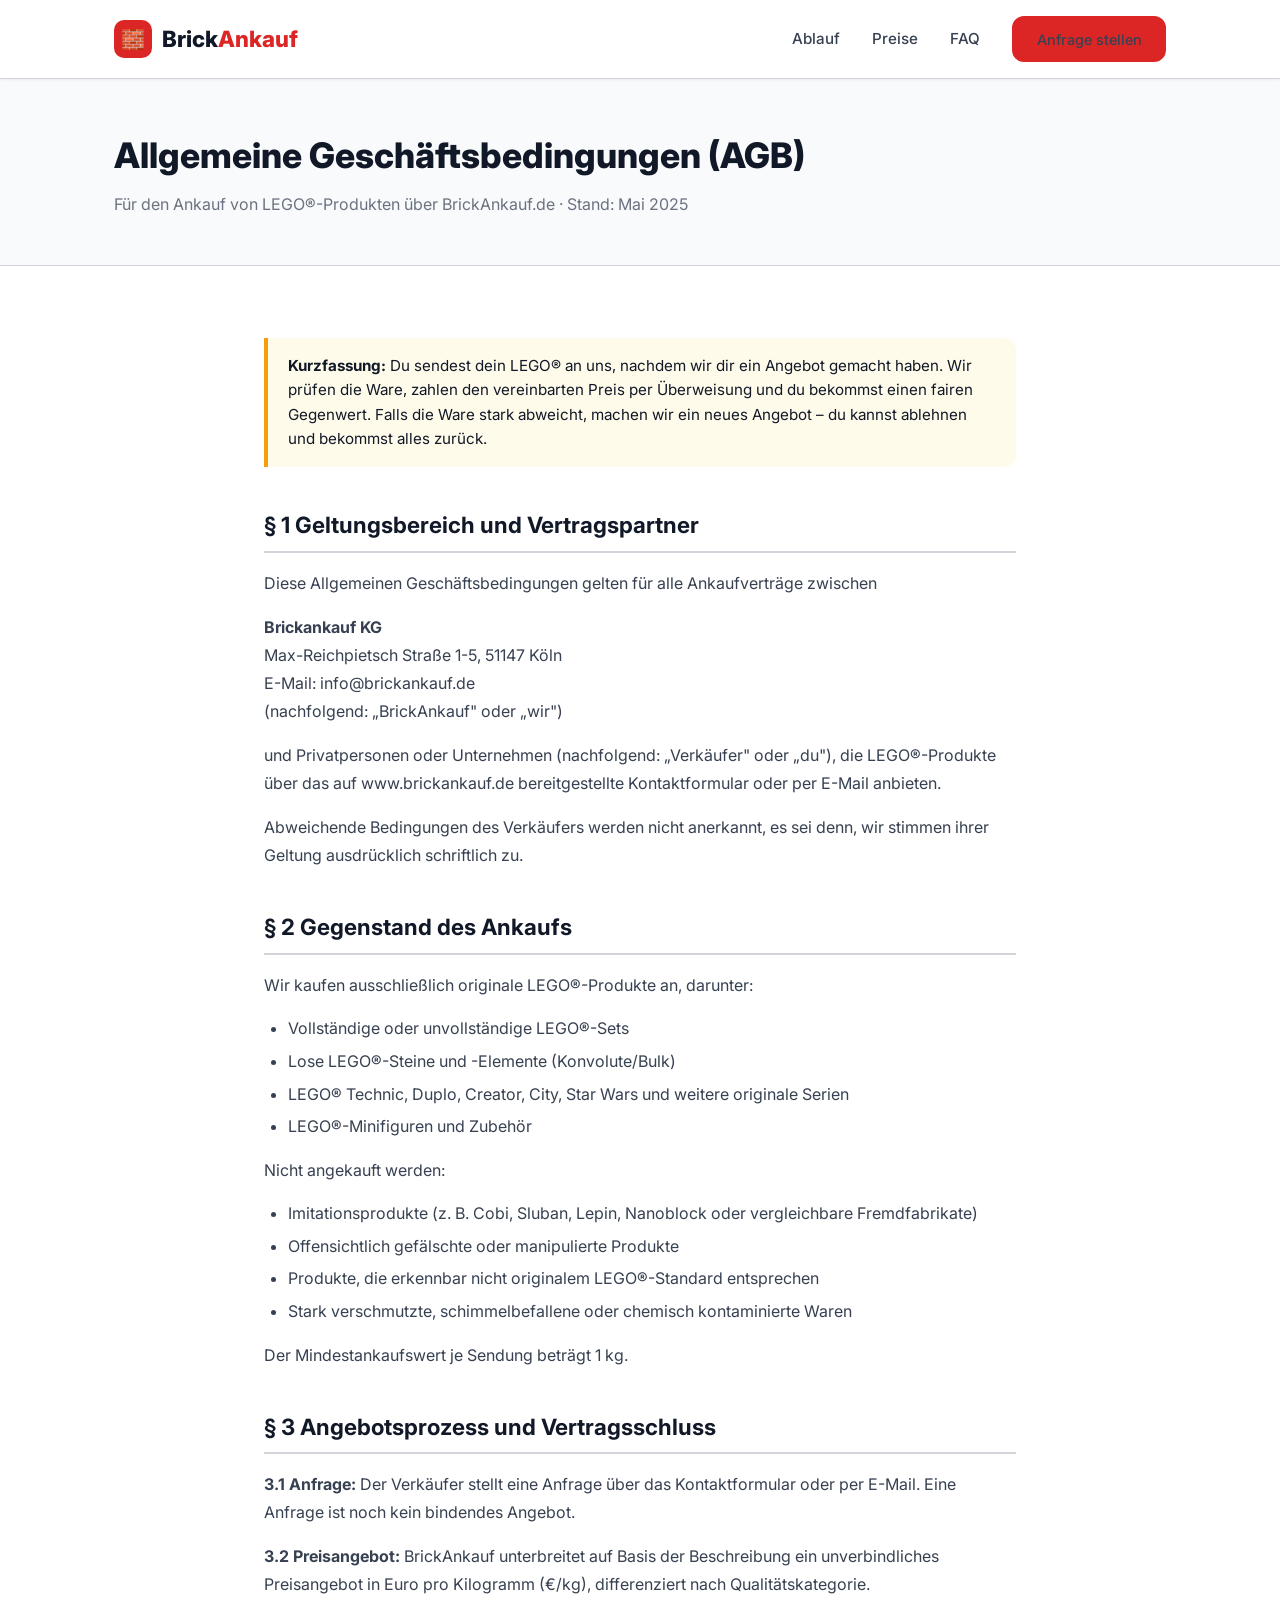
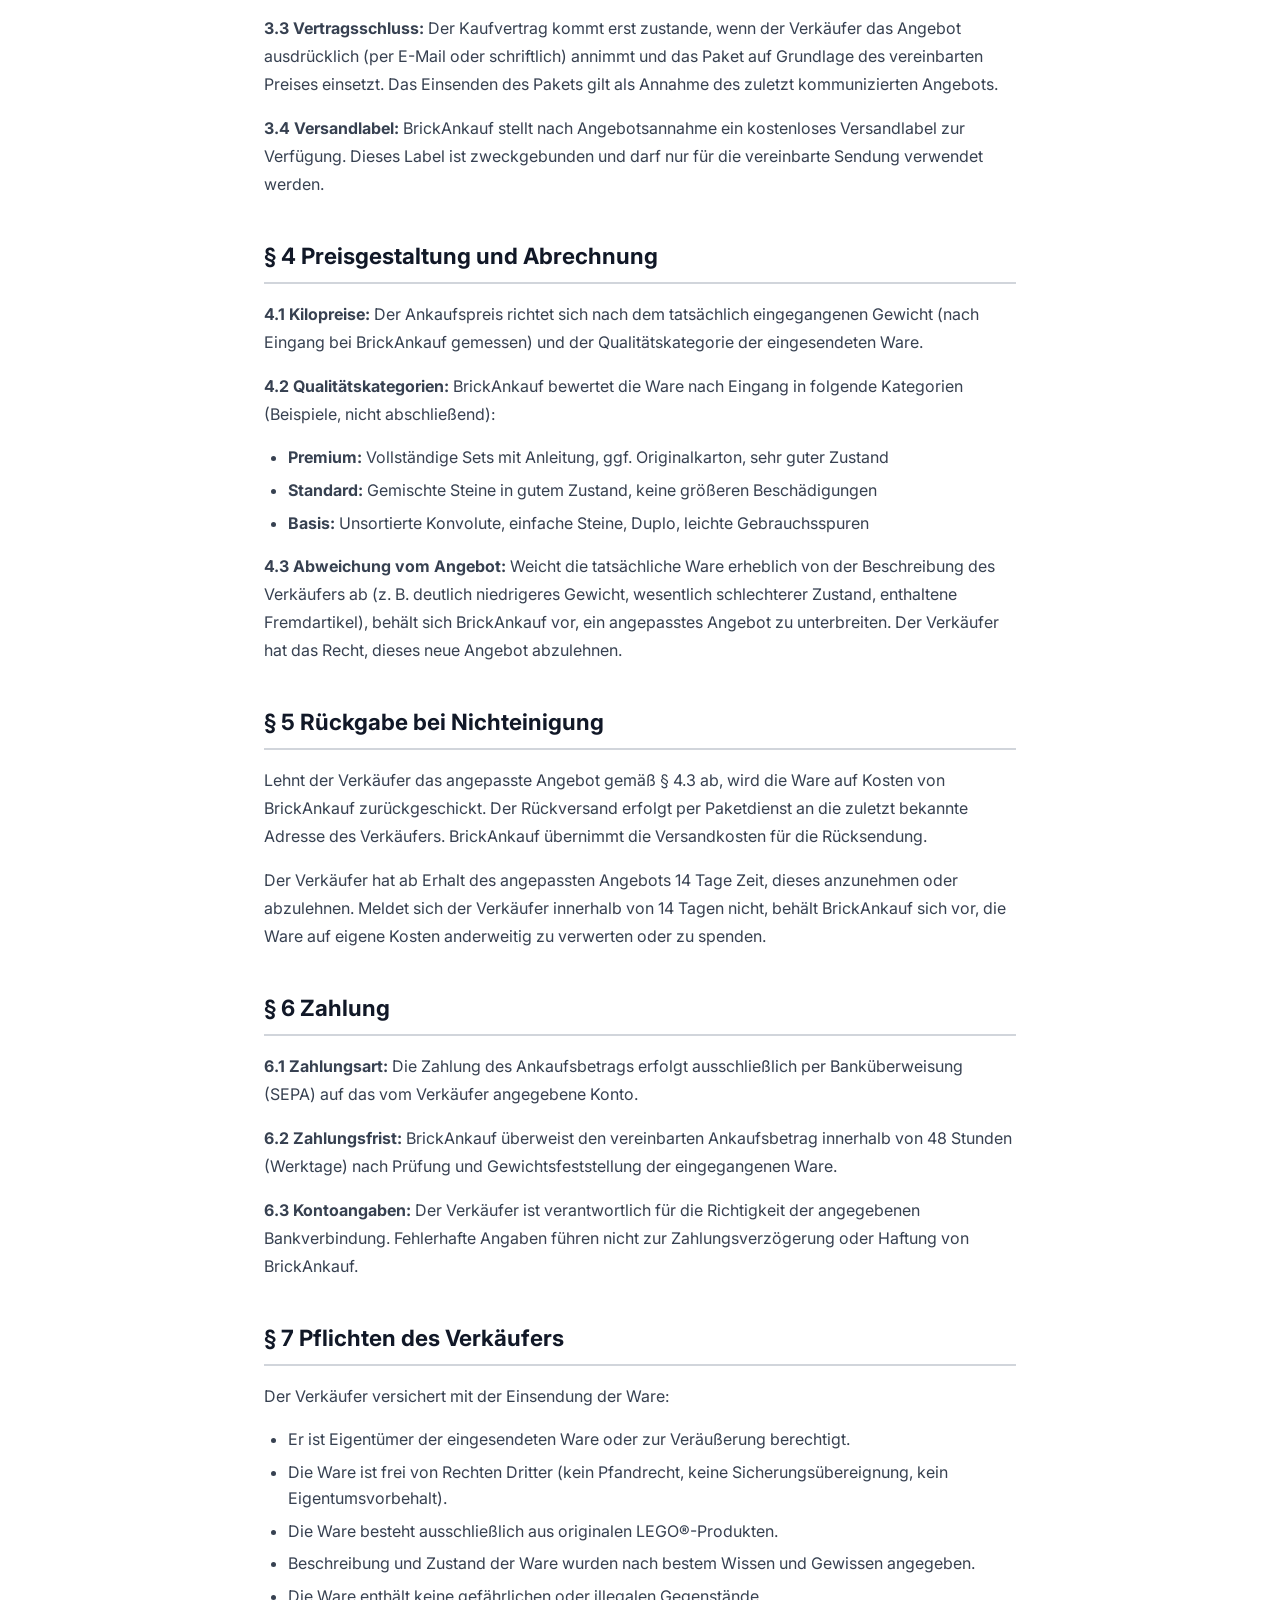
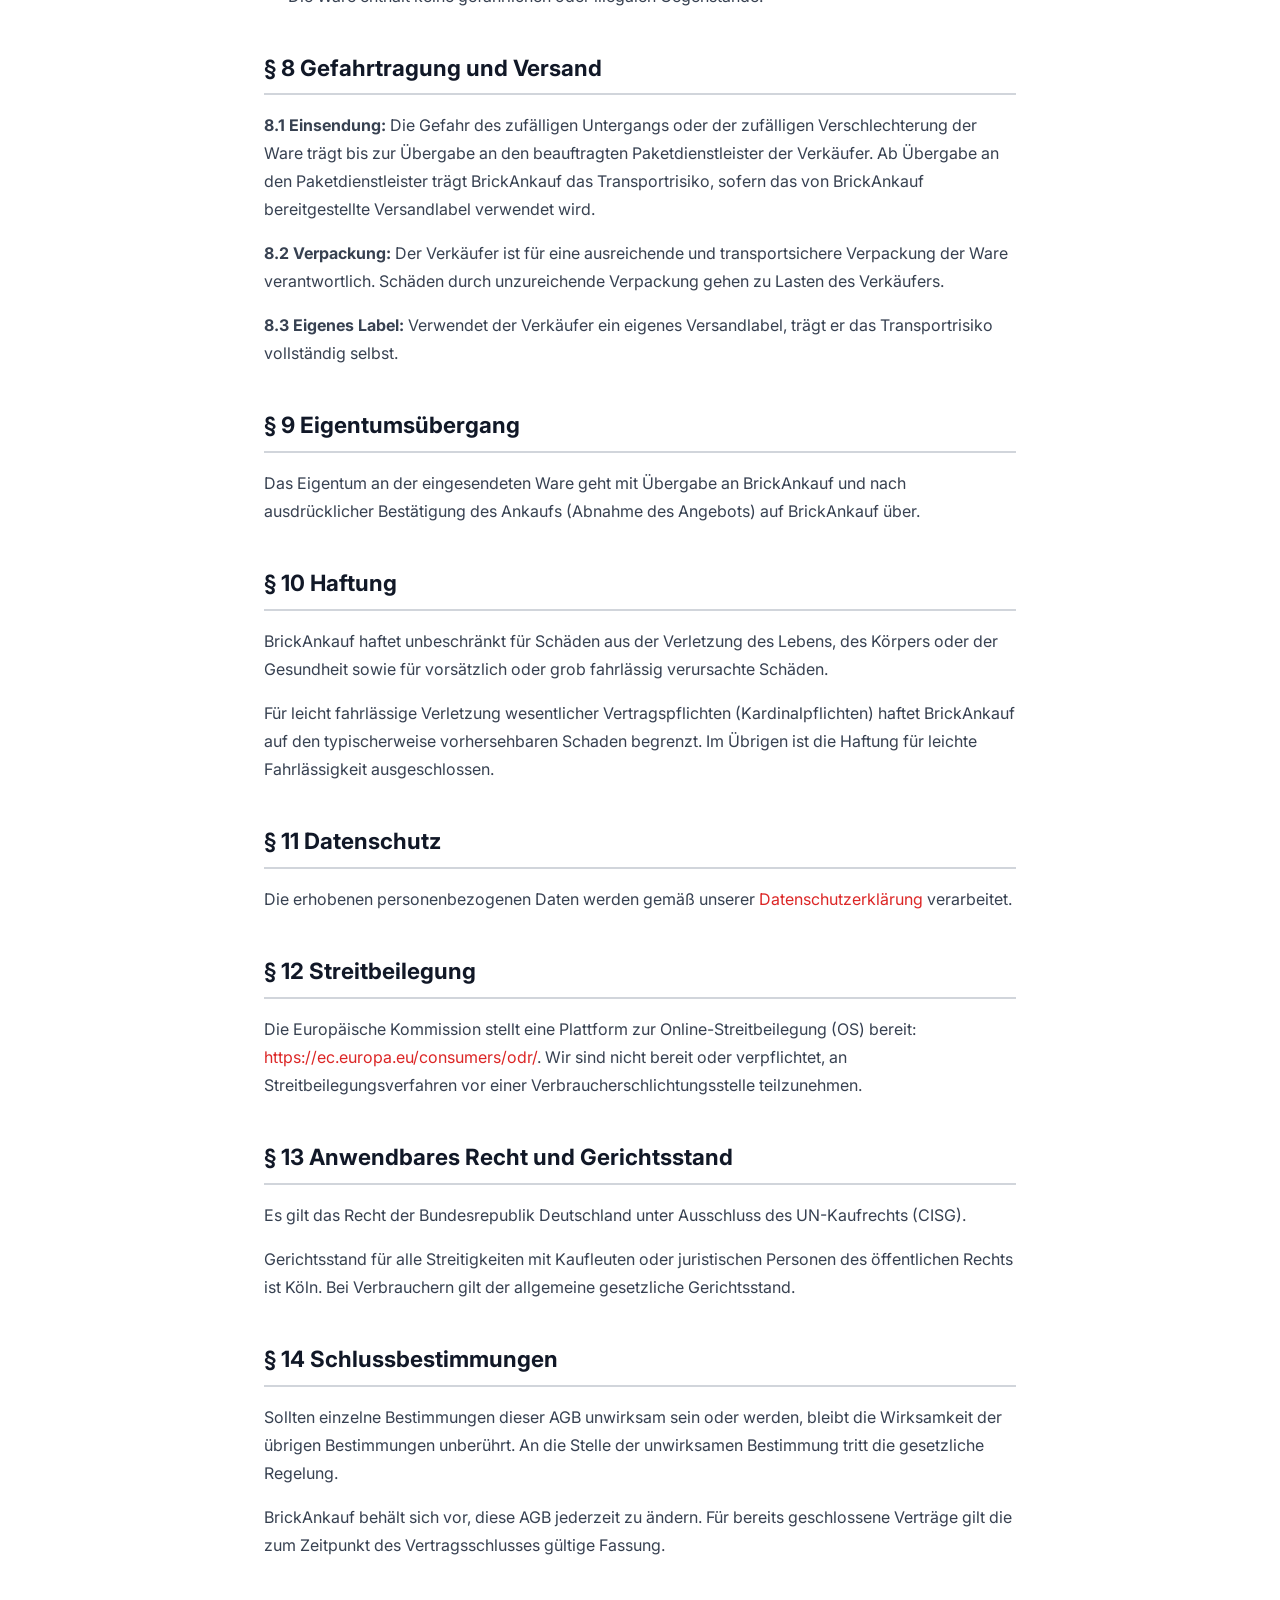
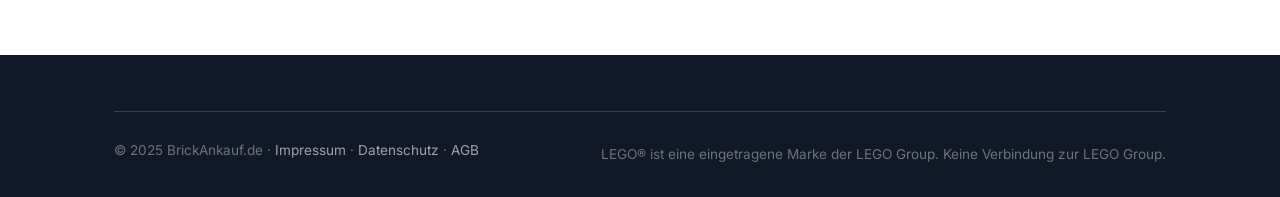
==== commit 2cc18328: "Fill in company data: Brickankauf KG, Köln Co-Authored-By: Claude Sonnet 4.6 <noreply@anthropic.com>" ====
--- a/agb.html
+++ b/agb.html
@@ -53,8 +53,8 @@
       Diese Allgemeinen Geschäftsbedingungen gelten für alle Ankaufverträge zwischen
     </p>
     <p>
-      <strong>[DEIN VOLLSTÄNDIGER NAME / FIRMENNAME]</strong><br />
-      [Straße und Hausnummer], [PLZ] [Stadt]<br />
+      <strong>Brickankauf KG</strong><br />
+      Max-Reichpietsch Straße 1-5, 51147 Köln<br />
       E-Mail: info@brickankauf.de<br />
       (nachfolgend: „BrickAnkauf" oder „wir")
     </p>
@@ -221,7 +221,7 @@
     </p>
     <p>
       Gerichtsstand für alle Streitigkeiten mit Kaufleuten oder juristischen Personen des öffentlichen Rechts
-      ist [DEIN GERICHTSSTAND / DEINE STADT]. Bei Verbrauchern gilt der allgemeine gesetzliche Gerichtsstand.
+      ist Köln. Bei Verbrauchern gilt der allgemeine gesetzliche Gerichtsstand.
     </p>
 
     <h2>§ 14 Schlussbestimmungen</h2>
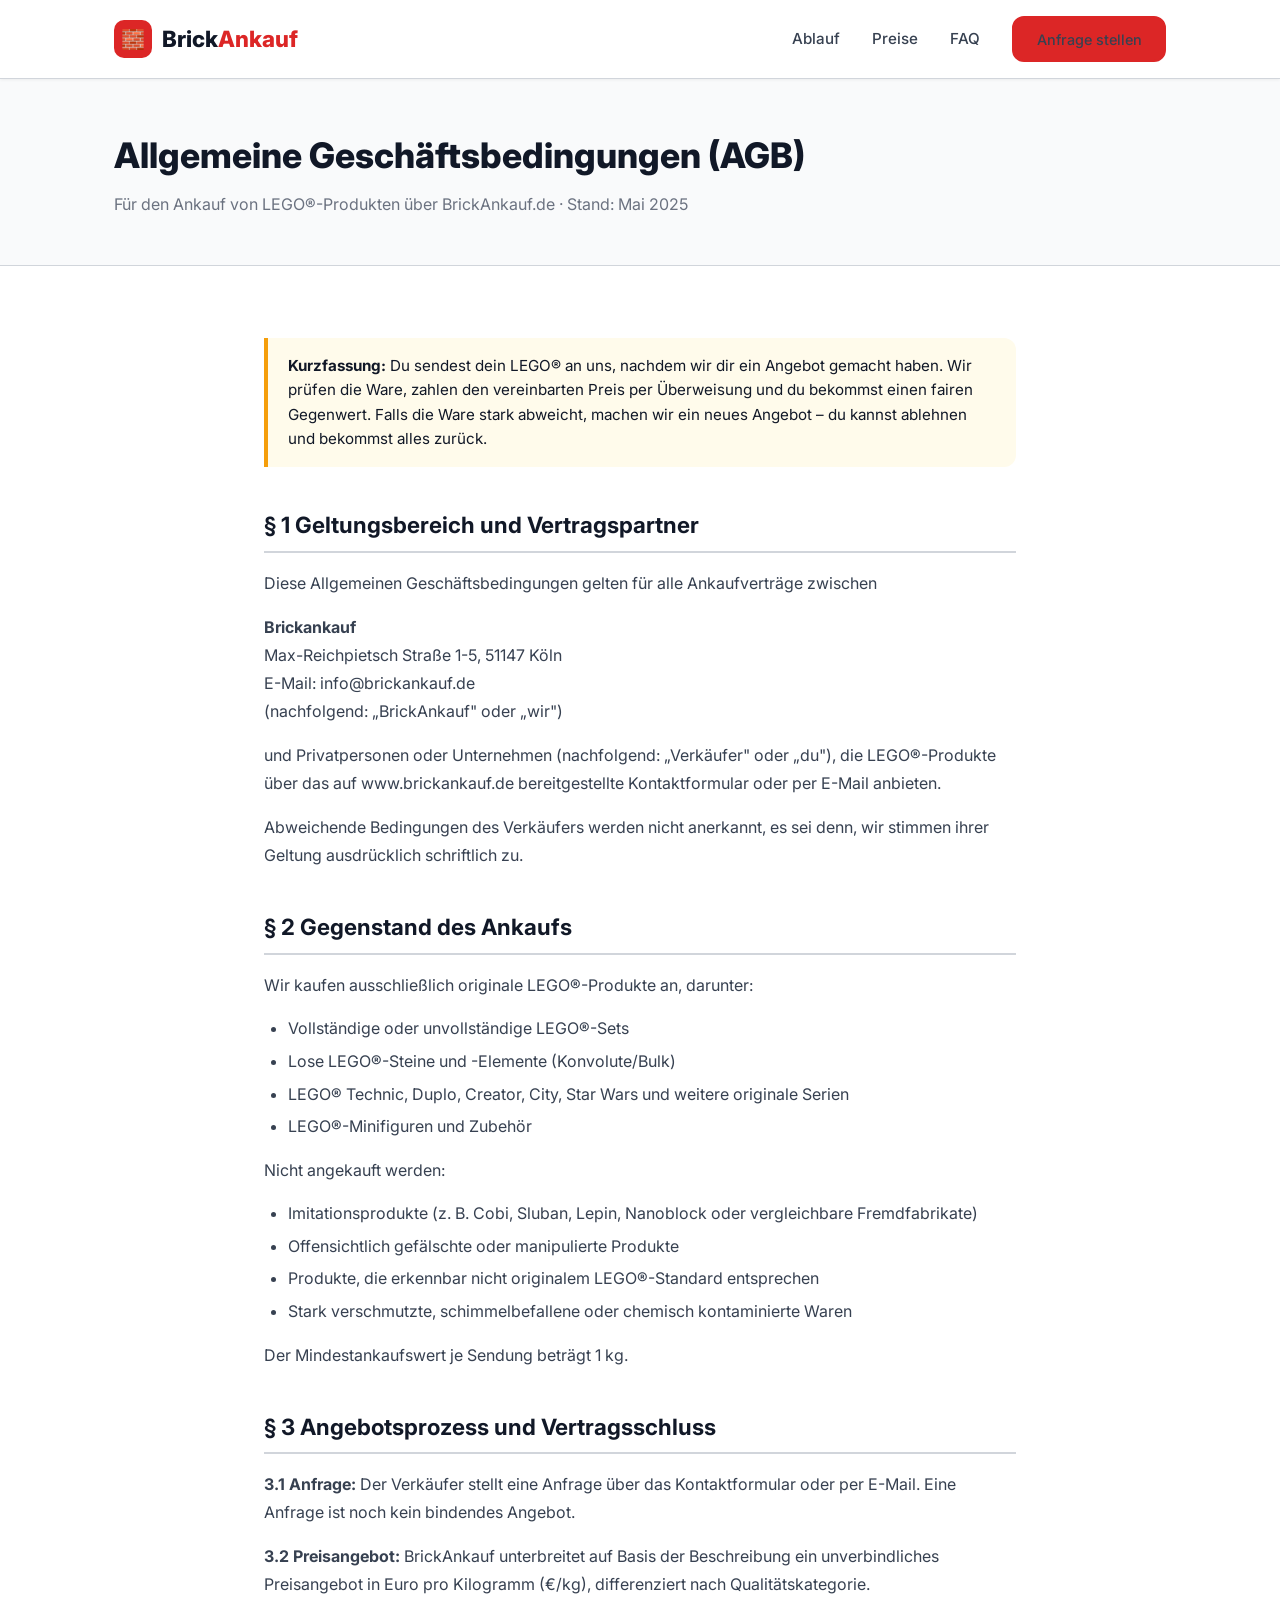
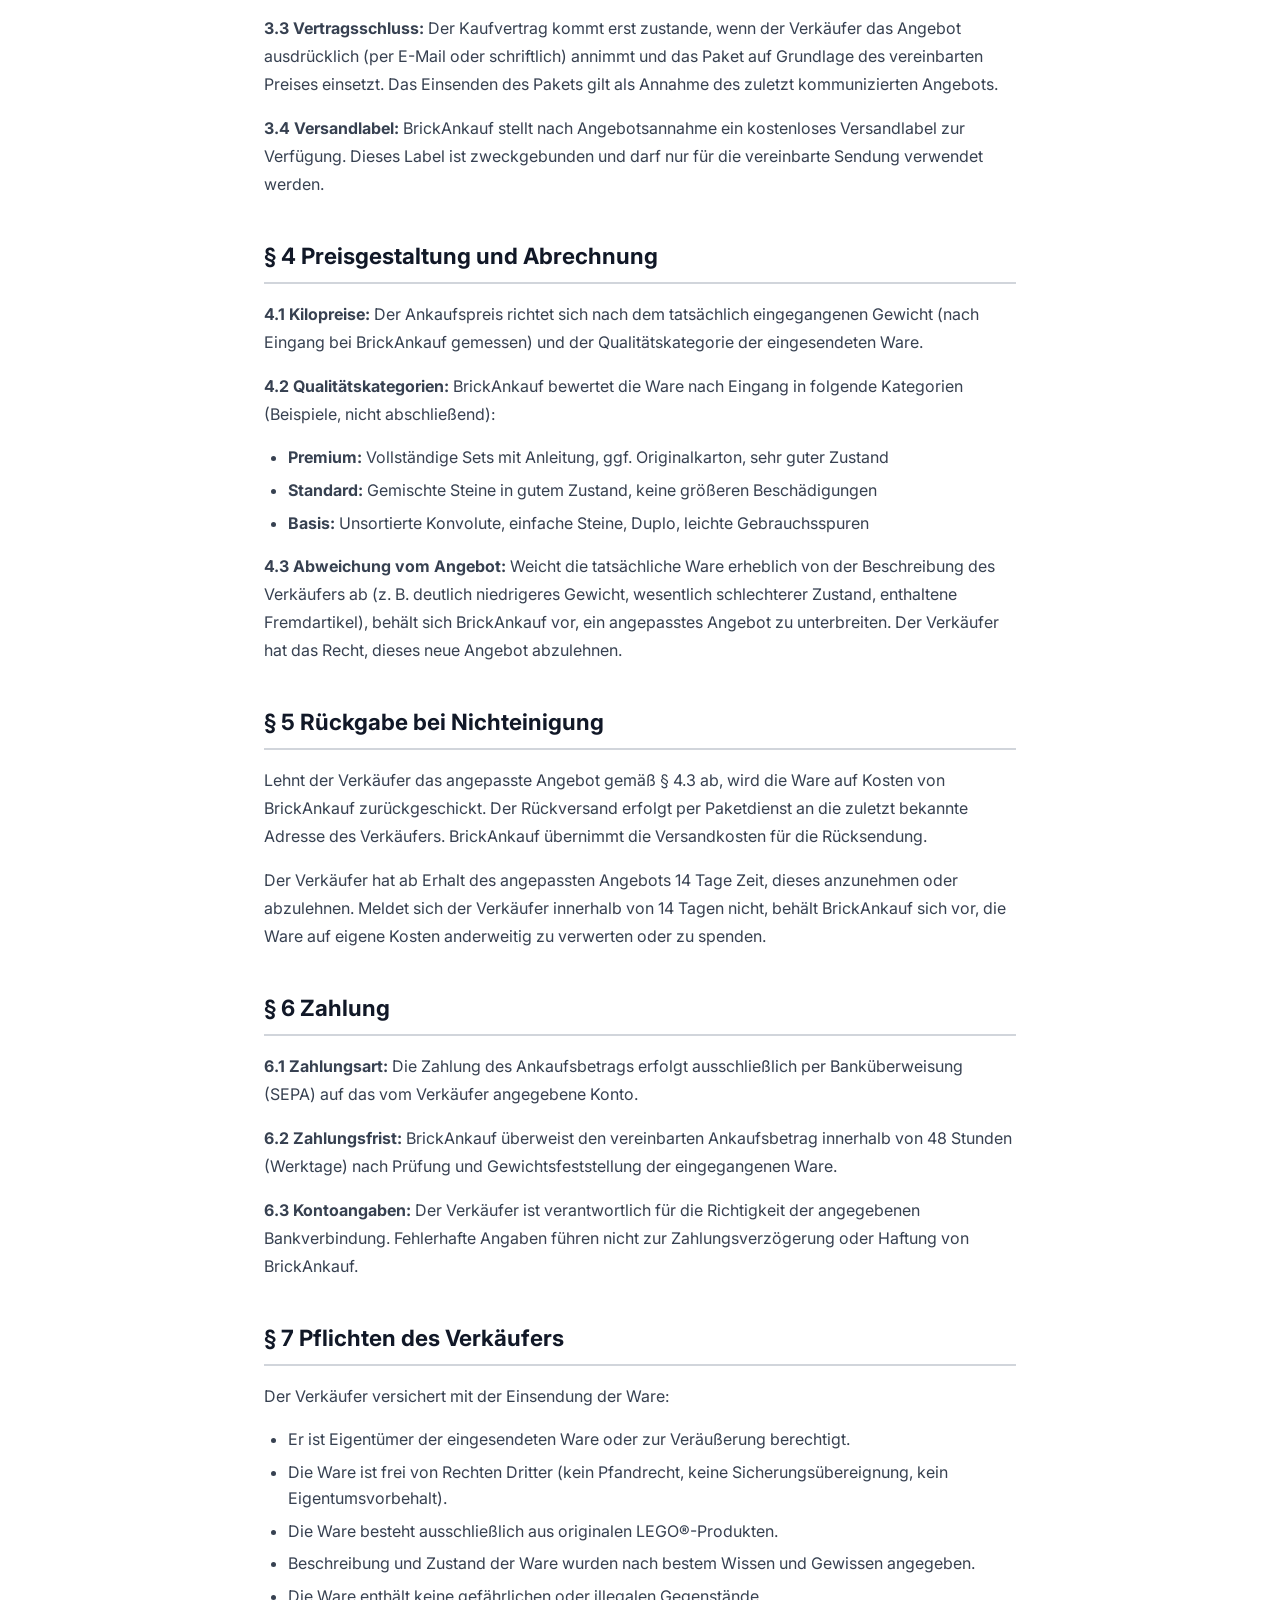
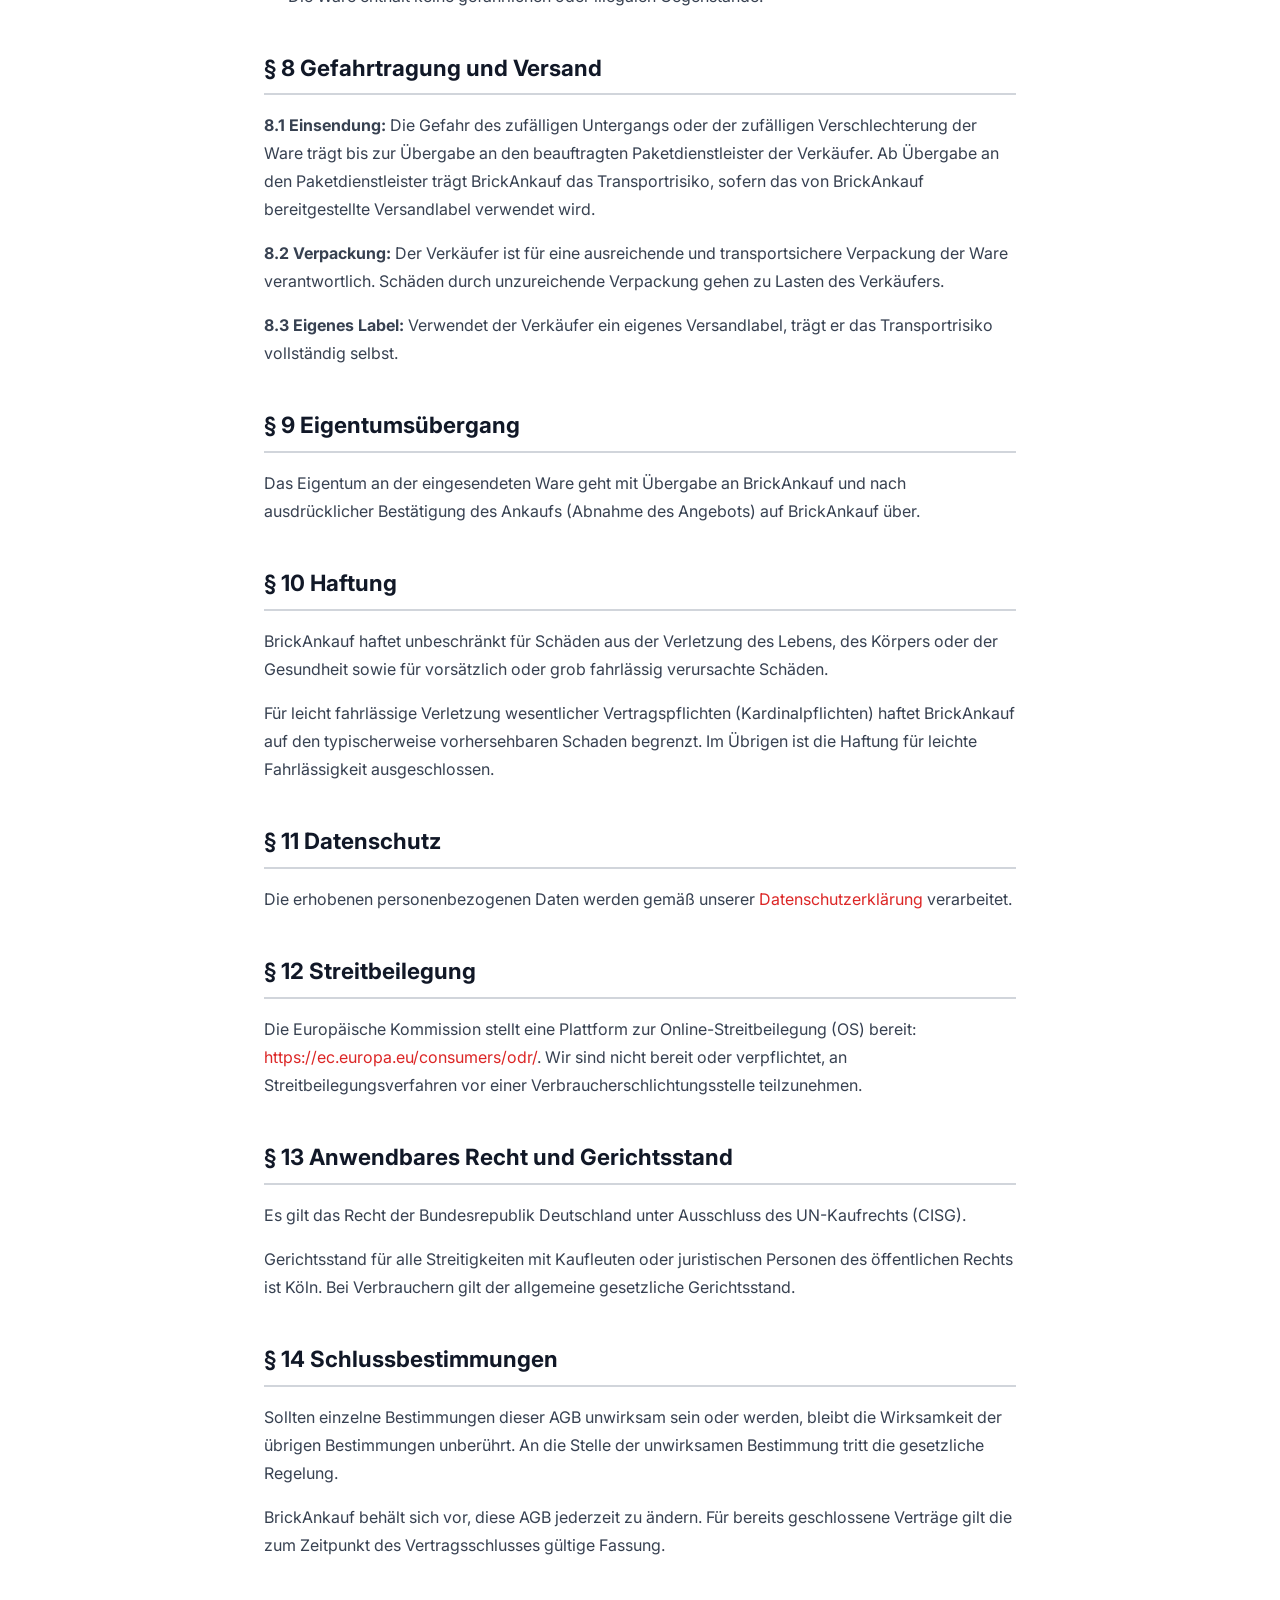
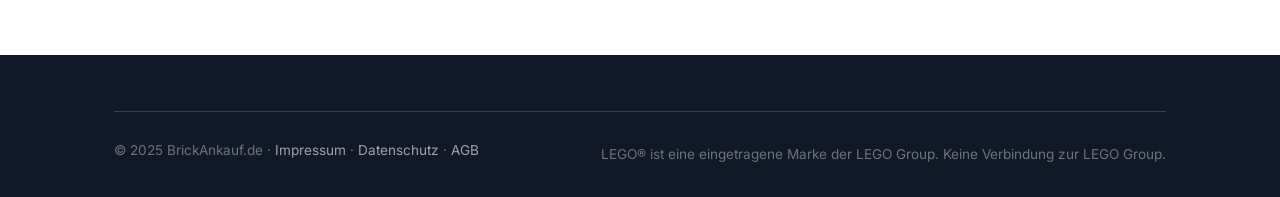
==== commit babcca40: "Remove legal form suffix from company name Co-Authored-By: Claude Sonnet 4.6 <noreply@anthropic.com>" ====
--- a/agb.html
+++ b/agb.html
@@ -53,7 +53,7 @@
       Diese Allgemeinen Geschäftsbedingungen gelten für alle Ankaufverträge zwischen
     </p>
     <p>
-      <strong>Brickankauf KG</strong><br />
+      <strong>Brickankauf</strong><br />
       Max-Reichpietsch Straße 1-5, 51147 Köln<br />
       E-Mail: info@brickankauf.de<br />
       (nachfolgend: „BrickAnkauf" oder „wir")
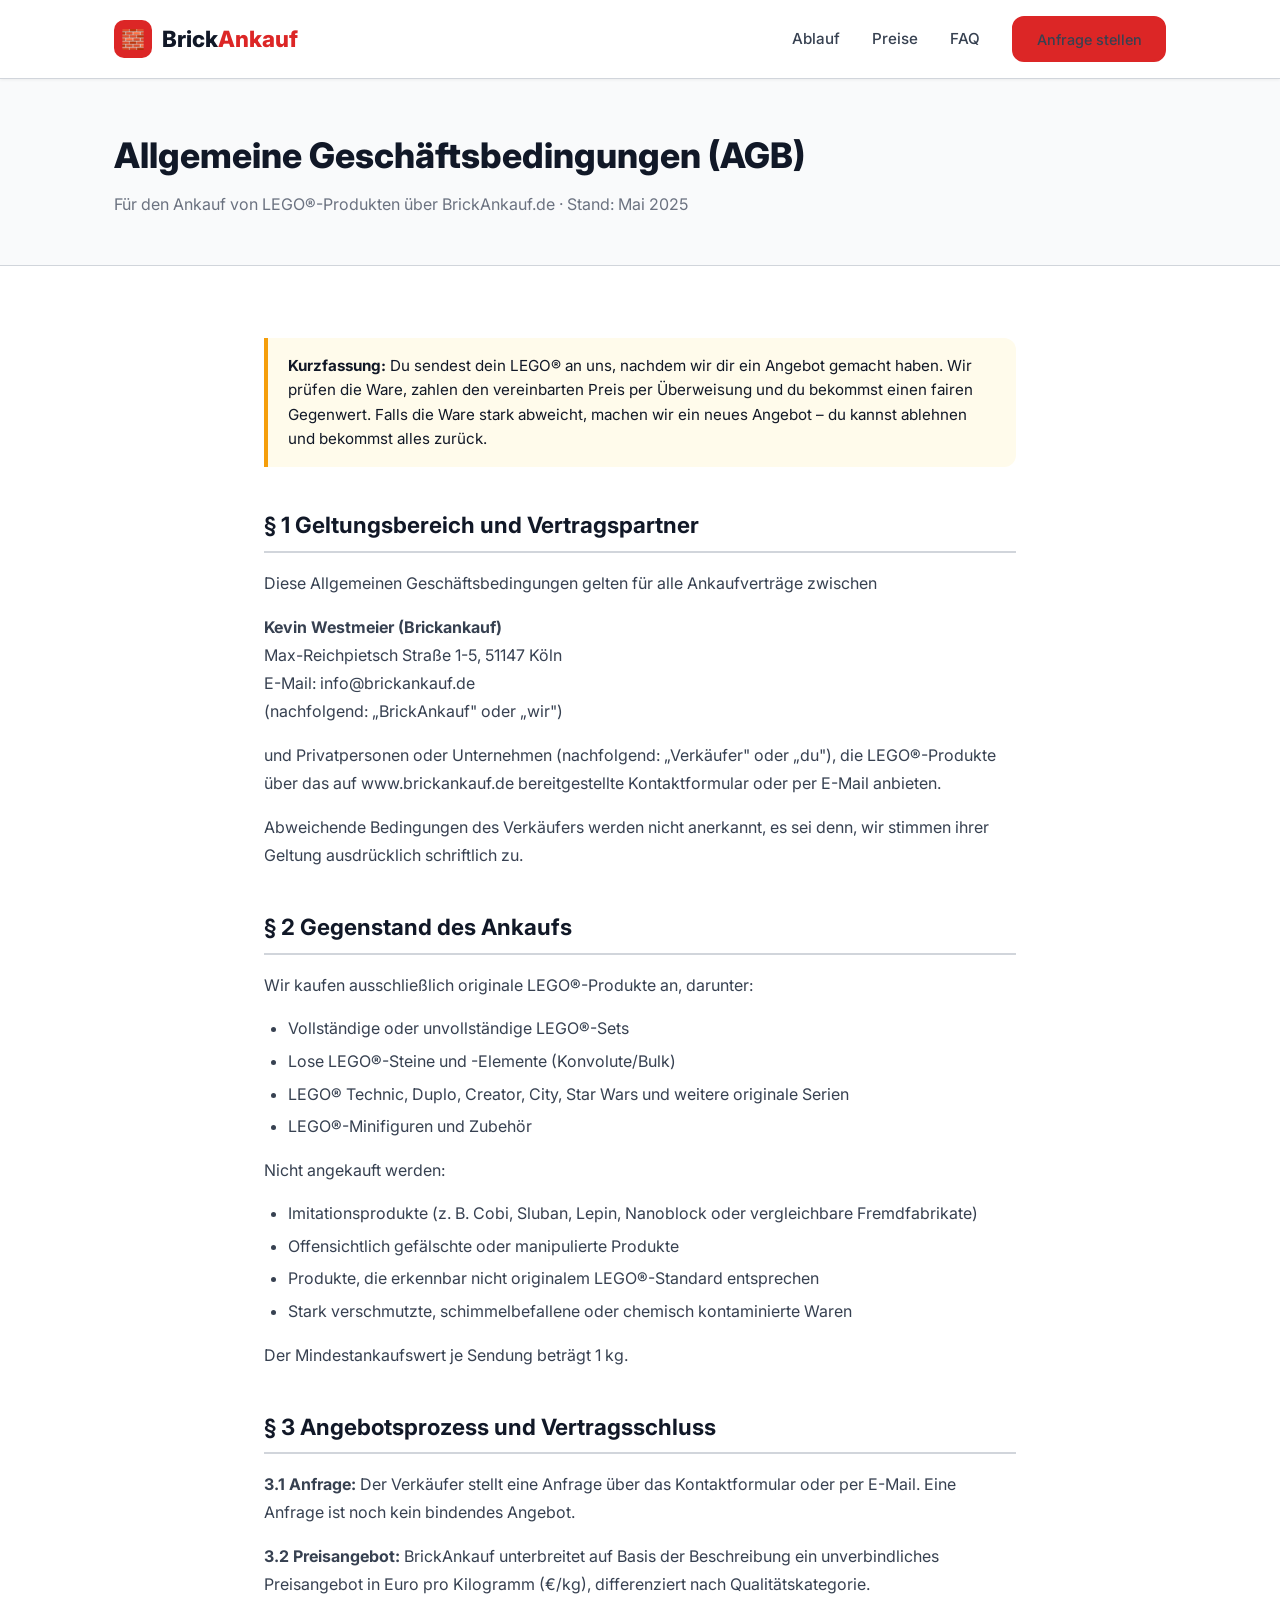
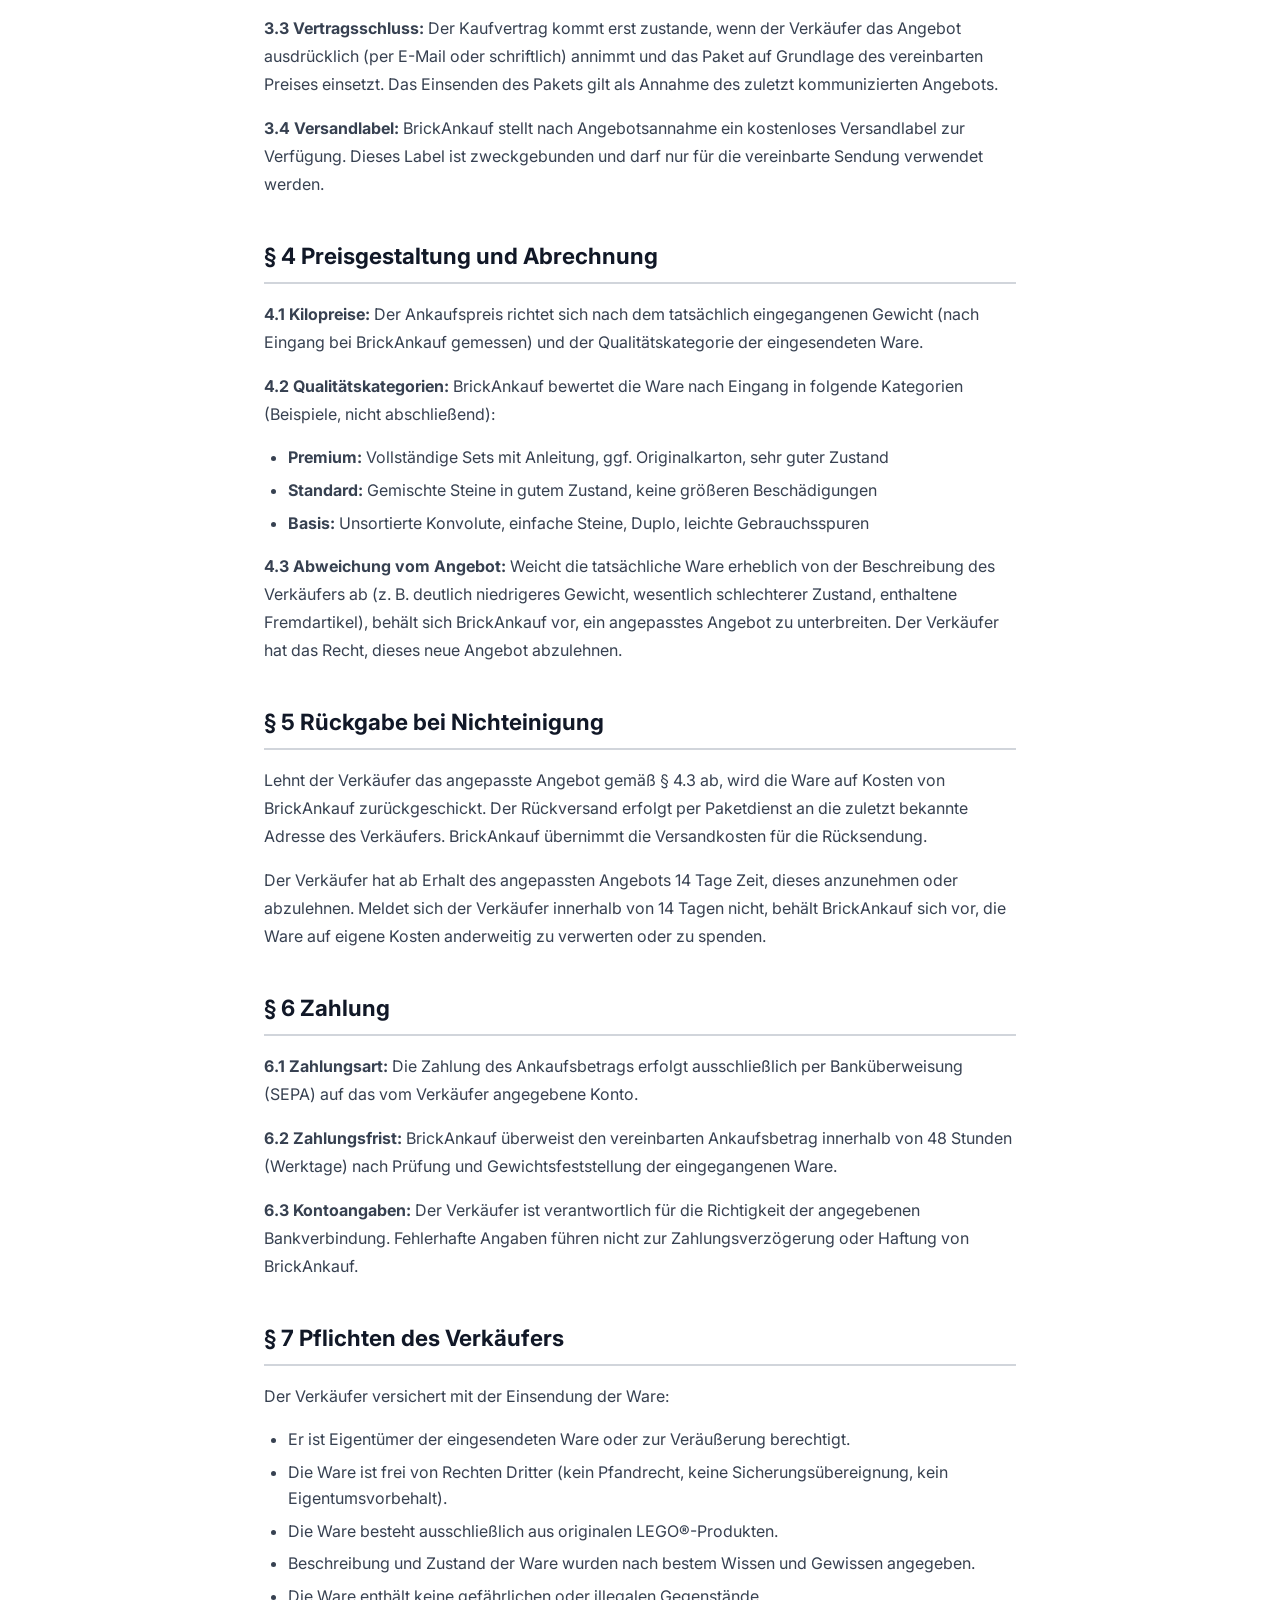
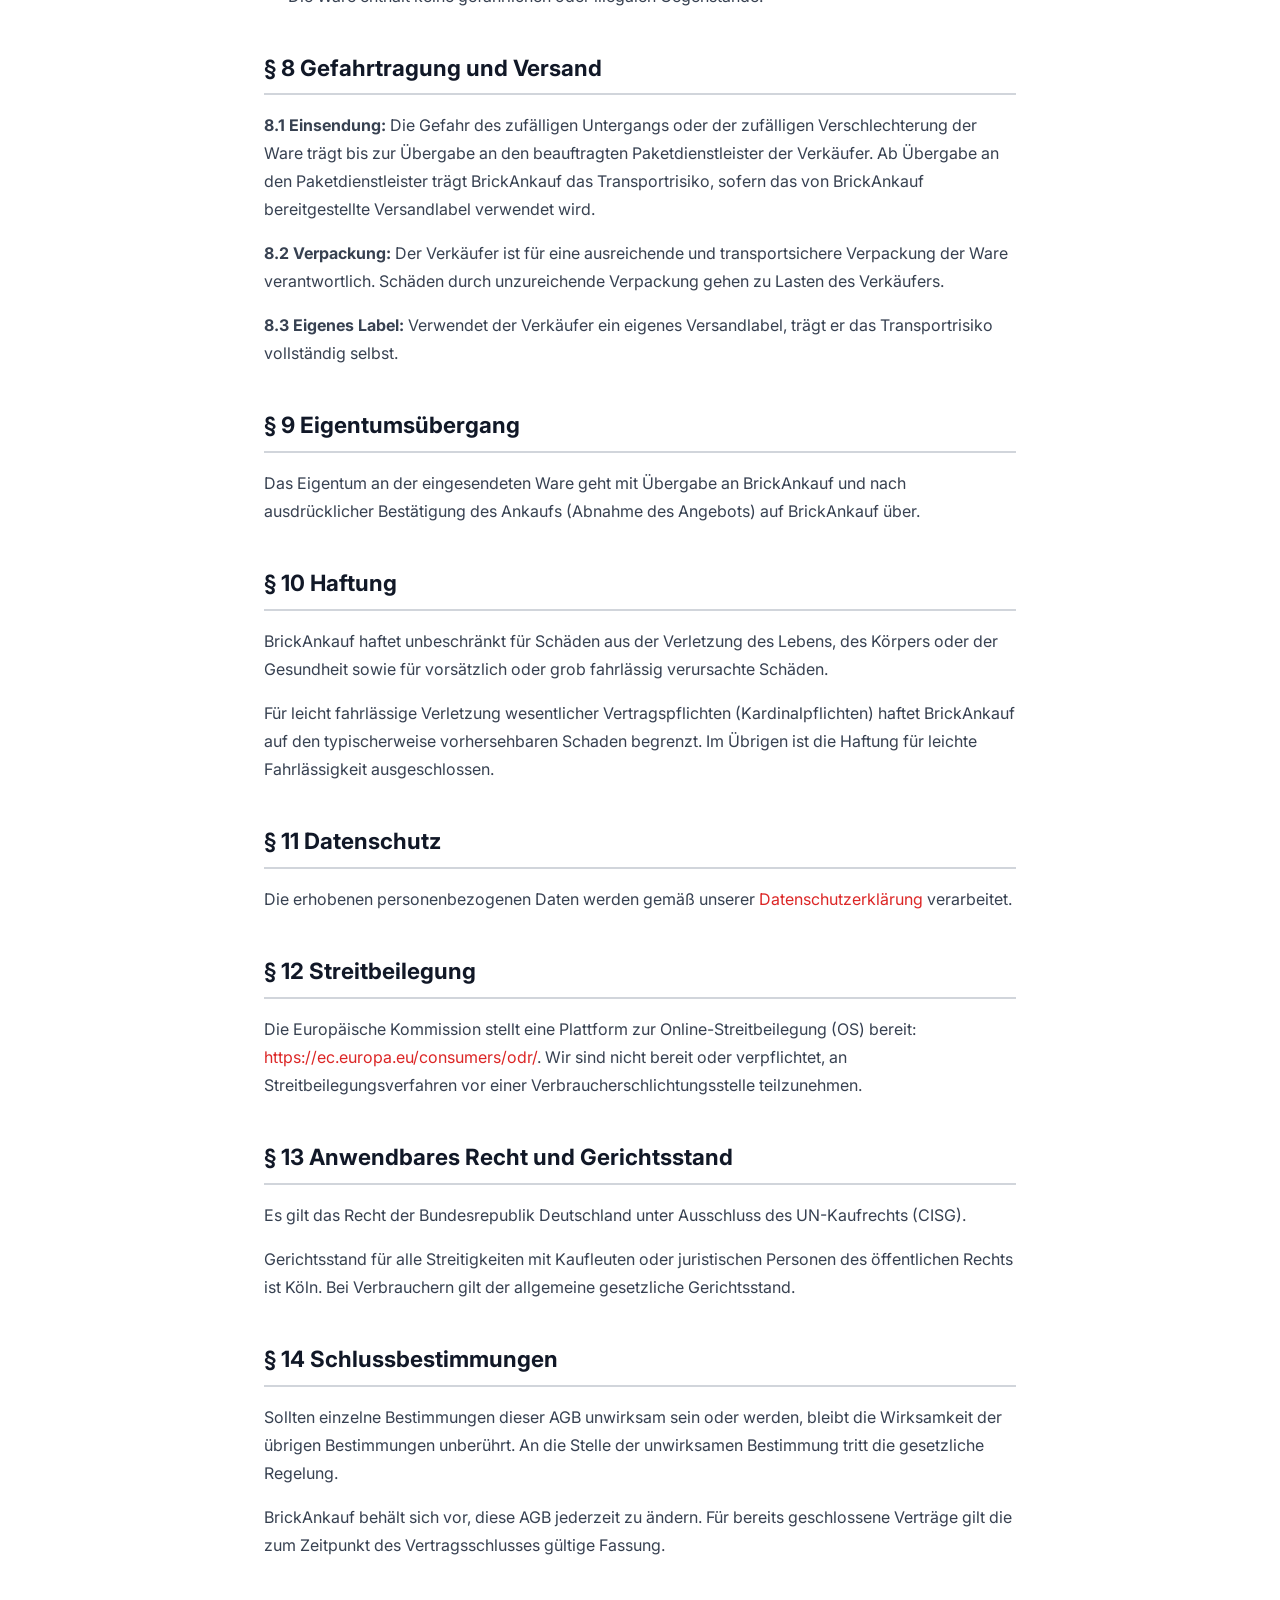
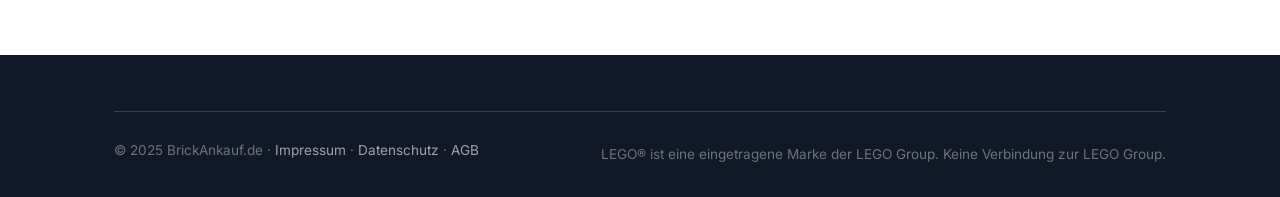
==== commit e5994c76: "Add full name Kevin Westmeier to legal pages Co-Authored-By: Claude Sonnet 4.6 <noreply@anthropic.co" ====
--- a/agb.html
+++ b/agb.html
@@ -53,7 +53,7 @@
       Diese Allgemeinen Geschäftsbedingungen gelten für alle Ankaufverträge zwischen
     </p>
     <p>
-      <strong>Brickankauf</strong><br />
+      <strong>Kevin Westmeier (Brickankauf)</strong><br />
       Max-Reichpietsch Straße 1-5, 51147 Köln<br />
       E-Mail: info@brickankauf.de<br />
       (nachfolgend: „BrickAnkauf" oder „wir")
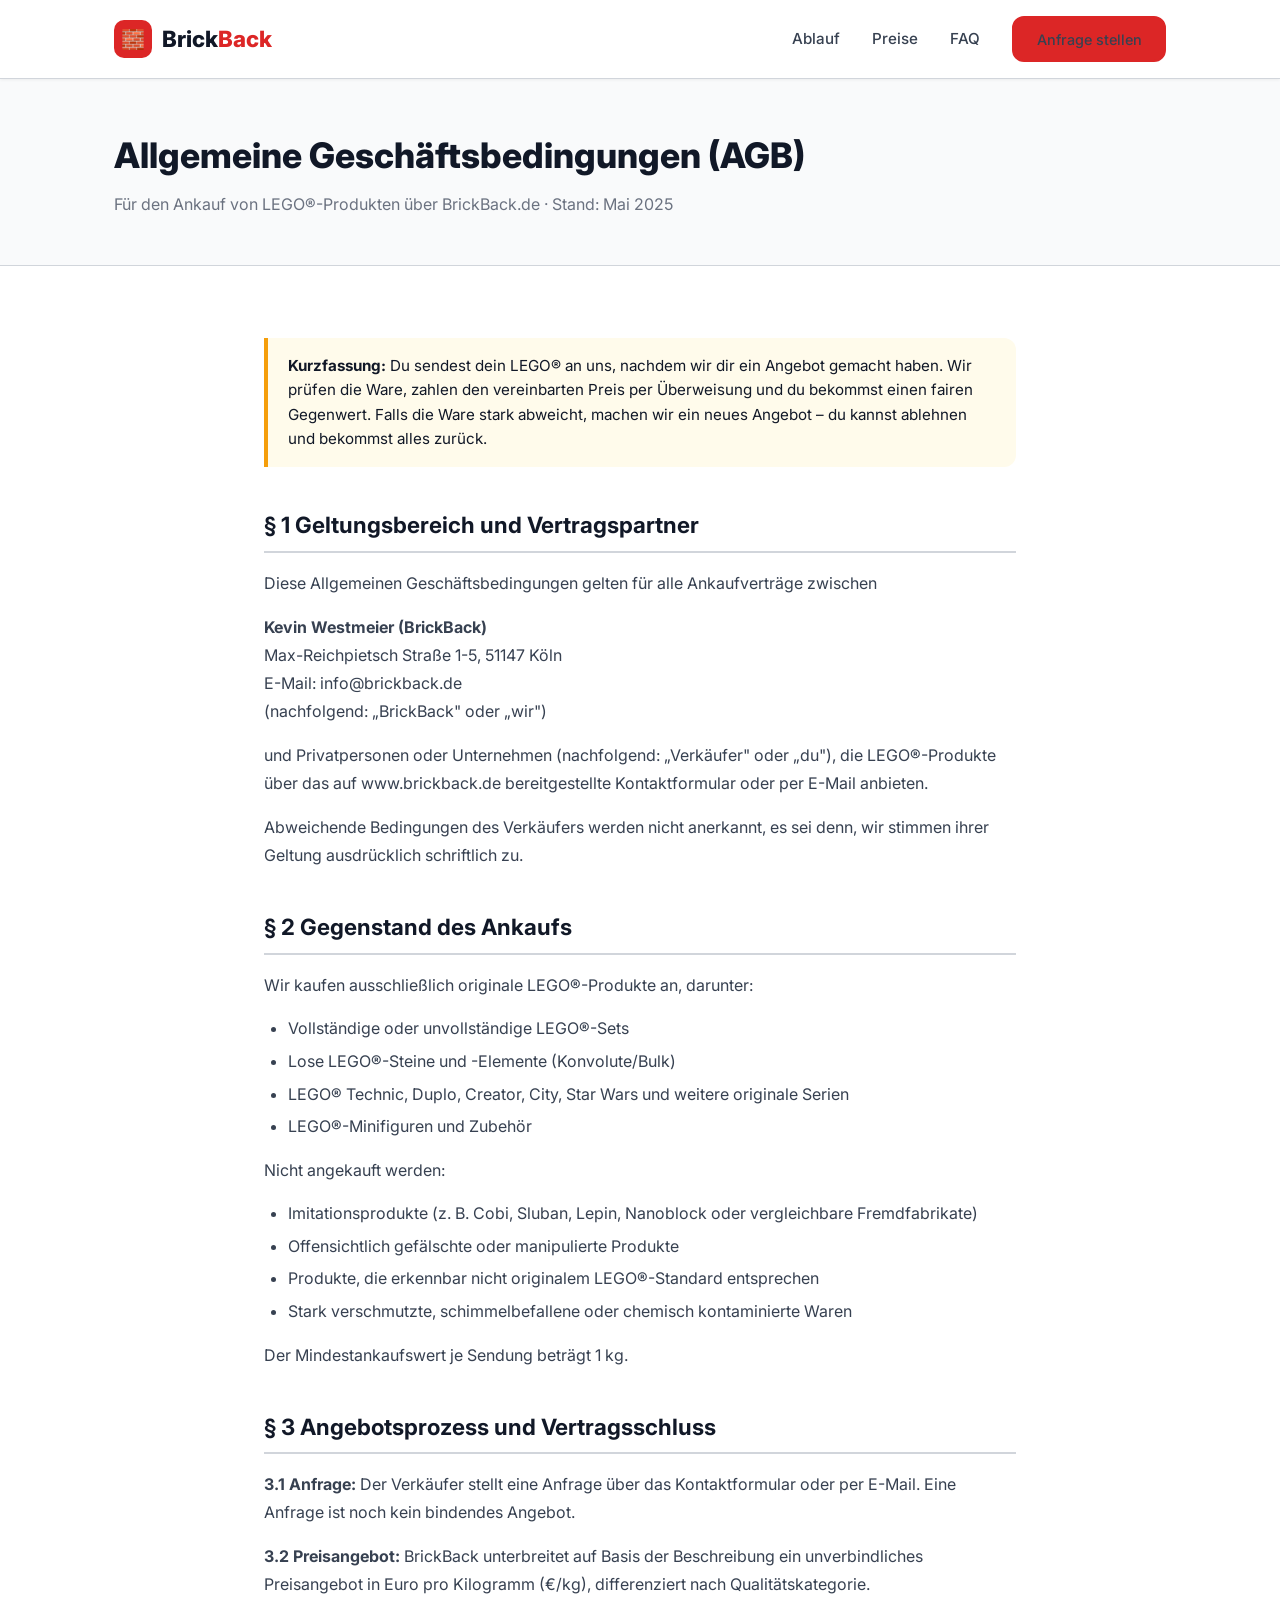
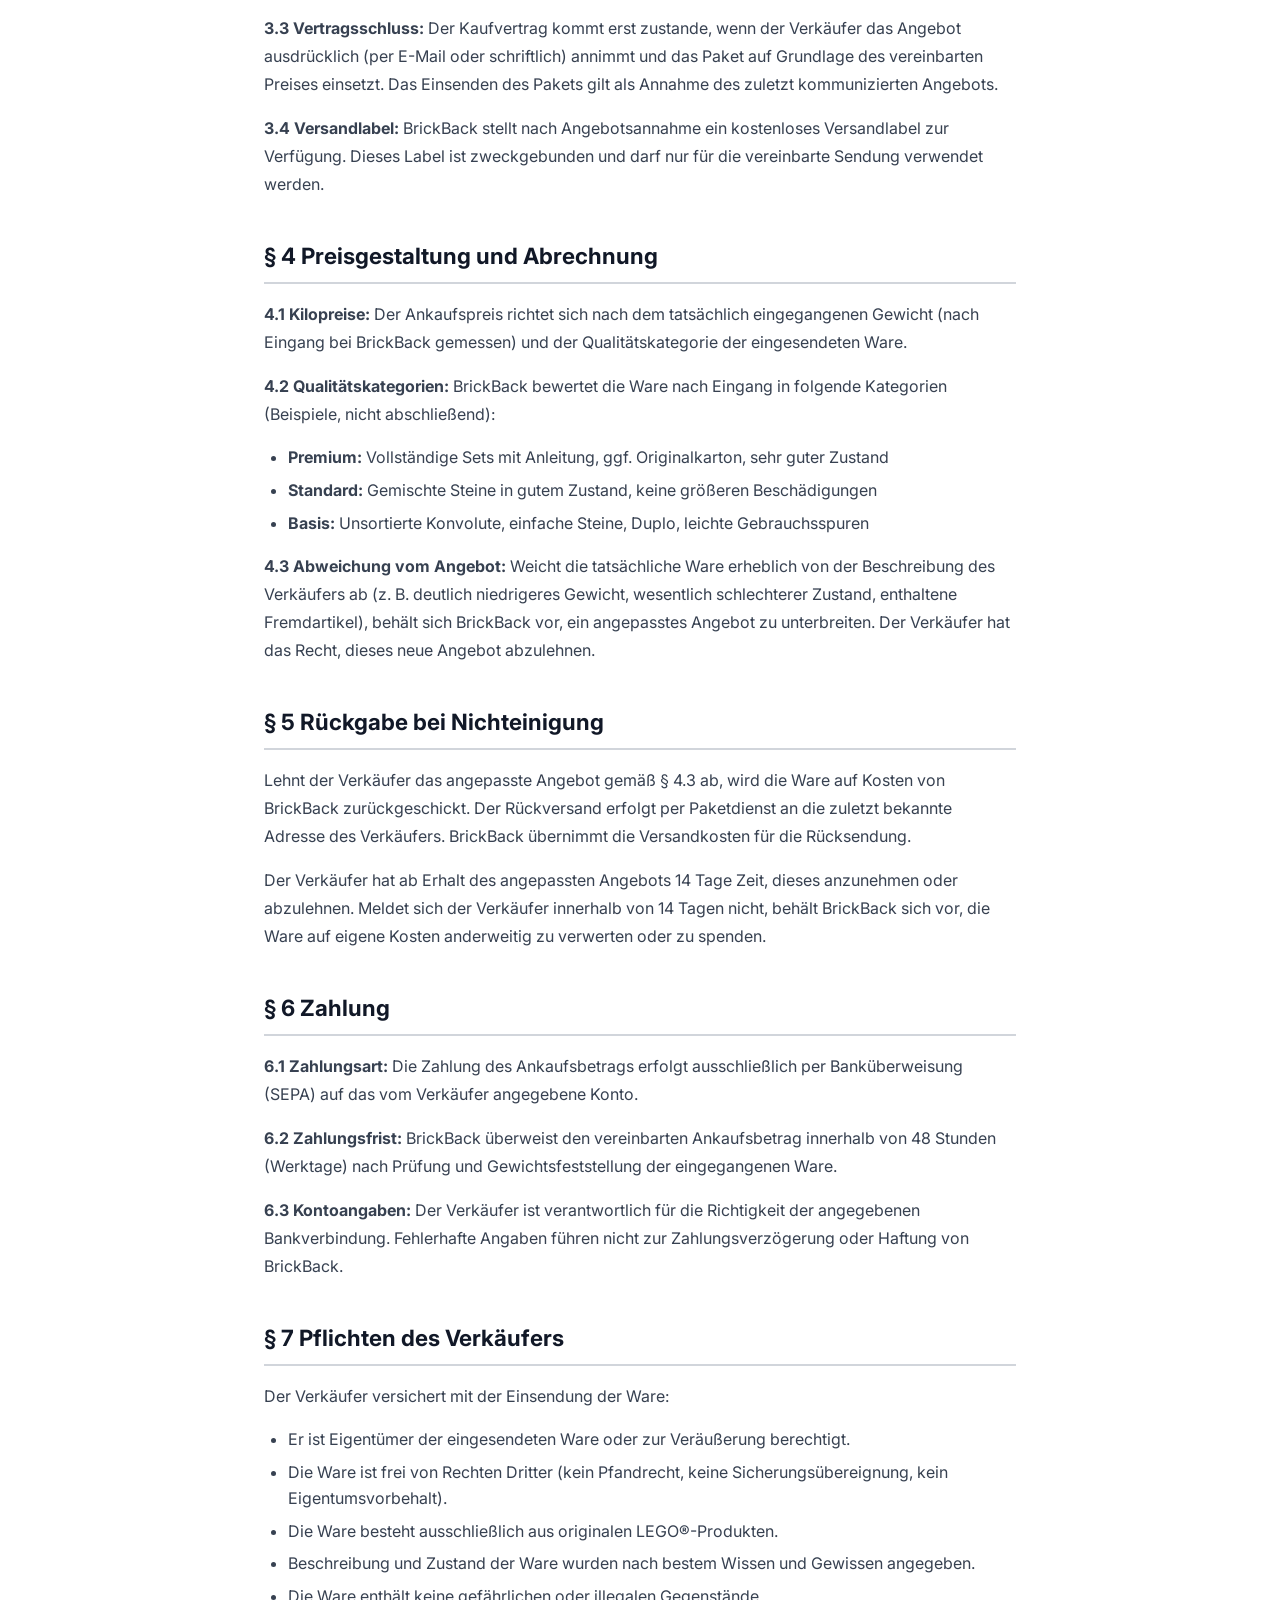
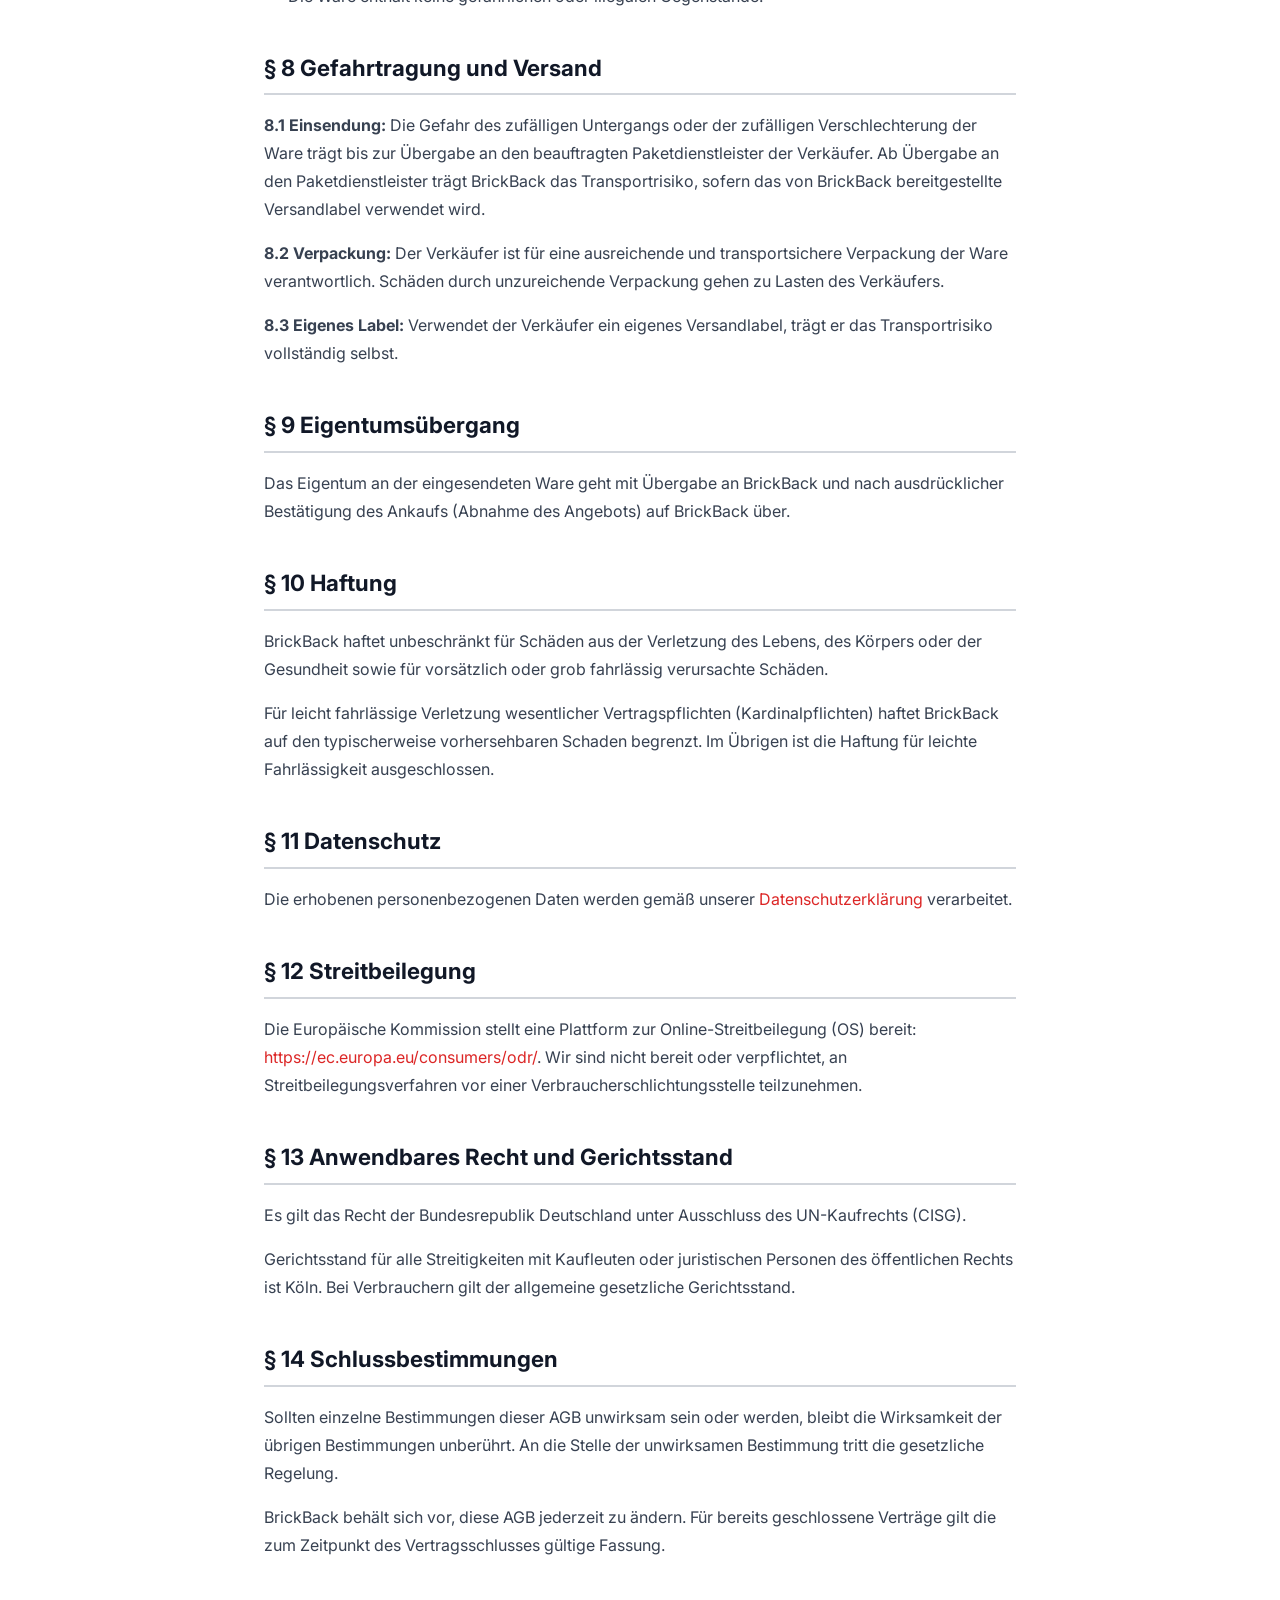
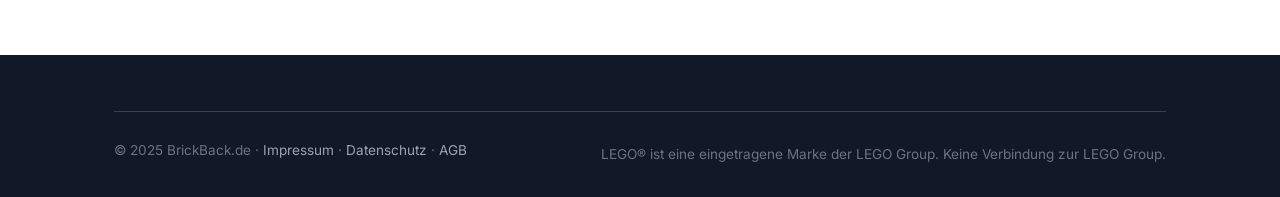
==== commit 6051db85: "Rebrand: BrickAnkauf → BrickBack, domain brickback.de Co-Authored-By: Claude Sonnet 4.6 <noreply@ant" ====
--- a/agb.html
+++ b/agb.html
@@ -3,10 +3,10 @@
 <head>
   <meta charset="UTF-8" />
   <meta name="viewport" content="width=device-width, initial-scale=1.0" />
-  <title>AGB | BrickAnkauf.de – Allgemeine Geschäftsbedingungen</title>
-  <meta name="description" content="Allgemeine Geschäftsbedingungen (AGB) für den LEGO®-Ankauf über BrickAnkauf.de." />
+  <title>AGB | BrickBack.de – Allgemeine Geschäftsbedingungen</title>
+  <meta name="description" content="Allgemeine Geschäftsbedingungen (AGB) für den LEGO®-Ankauf über BrickBack.de." />
   <meta name="robots" content="noindex, follow" />
-  <link rel="canonical" href="https://www.brickankauf.de/agb.html" />
+  <link rel="canonical" href="https://www.brickback.de/agb.html" />
   <link rel="icon" href="data:image/svg+xml,<svg xmlns='http://www.w3.org/2000/svg' viewBox='0 0 100 100'><rect width='100' height='100' rx='20' fill='%23DC2626'/><text y='.9em' font-size='72' x='12'>🧱</text></svg>" />
   <link rel="stylesheet" href="assets/css/style.css" />
 </head>
@@ -15,9 +15,9 @@
 <header>
   <nav class="nav" role="navigation" aria-label="Hauptnavigation">
     <div class="nav-inner">
-      <a href="/" class="nav-logo" aria-label="BrickAnkauf Startseite">
+      <a href="/" class="nav-logo" aria-label="BrickBack Startseite">
         <div class="logo-icon" aria-hidden="true">🧱</div>
-        <span>Brick<span class="logo-red">Ankauf</span></span>
+        <span>Brick<span class="logo-red">Back</span></span>
       </a>
       <ul class="nav-links" role="list">
         <li><a href="/#so-funktionierts">Ablauf</a></li>
@@ -36,7 +36,7 @@
   <div class="legal-hero">
     <div class="container">
       <h1>Allgemeine Geschäftsbedingungen (AGB)</h1>
-      <p>Für den Ankauf von LEGO®-Produkten über BrickAnkauf.de · Stand: Mai 2025</p>
+      <p>Für den Ankauf von LEGO®-Produkten über BrickBack.de · Stand: Mai 2025</p>
     </div>
   </div>
 
@@ -53,14 +53,14 @@
       Diese Allgemeinen Geschäftsbedingungen gelten für alle Ankaufverträge zwischen
     </p>
     <p>
-      <strong>Kevin Westmeier (Brickankauf)</strong><br />
+      <strong>Kevin Westmeier (BrickBack)</strong><br />
       Max-Reichpietsch Straße 1-5, 51147 Köln<br />
-      E-Mail: info@brickankauf.de<br />
-      (nachfolgend: „BrickAnkauf" oder „wir")
+      E-Mail: info@brickback.de<br />
+      (nachfolgend: „BrickBack" oder „wir")
     </p>
     <p>
       und Privatpersonen oder Unternehmen (nachfolgend: „Verkäufer" oder „du"), die LEGO®-Produkte
-      über das auf www.brickankauf.de bereitgestellte Kontaktformular oder per E-Mail anbieten.
+      über das auf www.brickback.de bereitgestellte Kontaktformular oder per E-Mail anbieten.
     </p>
     <p>
       Abweichende Bedingungen des Verkäufers werden nicht anerkannt, es sei denn, wir stimmen ihrer
@@ -96,7 +96,7 @@
       Eine Anfrage ist noch kein bindendes Angebot.
     </p>
     <p>
-      <strong>3.2 Preisangebot:</strong> BrickAnkauf unterbreitet auf Basis der Beschreibung ein unverbindliches
+      <strong>3.2 Preisangebot:</strong> BrickBack unterbreitet auf Basis der Beschreibung ein unverbindliches
       Preisangebot in Euro pro Kilogramm (€/kg), differenziert nach Qualitätskategorie.
     </p>
     <p>
@@ -105,7 +105,7 @@
       Preises einsetzt. Das Einsenden des Pakets gilt als Annahme des zuletzt kommunizierten Angebots.
     </p>
     <p>
-      <strong>3.4 Versandlabel:</strong> BrickAnkauf stellt nach Angebotsannahme ein kostenloses
+      <strong>3.4 Versandlabel:</strong> BrickBack stellt nach Angebotsannahme ein kostenloses
       Versandlabel zur Verfügung. Dieses Label ist zweckgebunden und darf nur für die vereinbarte
       Sendung verwendet werden.
     </p>
@@ -113,10 +113,10 @@
     <h2>§ 4 Preisgestaltung und Abrechnung</h2>
     <p>
       <strong>4.1 Kilopreise:</strong> Der Ankaufspreis richtet sich nach dem tatsächlich eingegangenen
-      Gewicht (nach Eingang bei BrickAnkauf gemessen) und der Qualitätskategorie der eingesendeten Ware.
-    </p>
-    <p>
-      <strong>4.2 Qualitätskategorien:</strong> BrickAnkauf bewertet die Ware nach Eingang in folgende
+      Gewicht (nach Eingang bei BrickBack gemessen) und der Qualitätskategorie der eingesendeten Ware.
+    </p>
+    <p>
+      <strong>4.2 Qualitätskategorien:</strong> BrickBack bewertet die Ware nach Eingang in folgende
       Kategorien (Beispiele, nicht abschließend):
     </p>
     <ul>
@@ -127,19 +127,19 @@
     <p>
       <strong>4.3 Abweichung vom Angebot:</strong> Weicht die tatsächliche Ware erheblich von der Beschreibung
       des Verkäufers ab (z. B. deutlich niedrigeres Gewicht, wesentlich schlechterer Zustand, enthaltene
-      Fremdartikel), behält sich BrickAnkauf vor, ein angepasstes Angebot zu unterbreiten. Der Verkäufer
+      Fremdartikel), behält sich BrickBack vor, ein angepasstes Angebot zu unterbreiten. Der Verkäufer
       hat das Recht, dieses neue Angebot abzulehnen.
     </p>
 
     <h2>§ 5 Rückgabe bei Nichteinigung</h2>
     <p>
-      Lehnt der Verkäufer das angepasste Angebot gemäß § 4.3 ab, wird die Ware auf Kosten von BrickAnkauf
+      Lehnt der Verkäufer das angepasste Angebot gemäß § 4.3 ab, wird die Ware auf Kosten von BrickBack
       zurückgeschickt. Der Rückversand erfolgt per Paketdienst an die zuletzt bekannte Adresse des Verkäufers.
-      BrickAnkauf übernimmt die Versandkosten für die Rücksendung.
+      BrickBack übernimmt die Versandkosten für die Rücksendung.
     </p>
     <p>
       Der Verkäufer hat ab Erhalt des angepassten Angebots 14 Tage Zeit, dieses anzunehmen oder abzulehnen.
-      Meldet sich der Verkäufer innerhalb von 14 Tagen nicht, behält BrickAnkauf sich vor, die Ware auf
+      Meldet sich der Verkäufer innerhalb von 14 Tagen nicht, behält BrickBack sich vor, die Ware auf
       eigene Kosten anderweitig zu verwerten oder zu spenden.
     </p>
 
@@ -149,13 +149,13 @@
       Banküberweisung (SEPA) auf das vom Verkäufer angegebene Konto.
     </p>
     <p>
-      <strong>6.2 Zahlungsfrist:</strong> BrickAnkauf überweist den vereinbarten Ankaufsbetrag
+      <strong>6.2 Zahlungsfrist:</strong> BrickBack überweist den vereinbarten Ankaufsbetrag
       innerhalb von 48 Stunden (Werktage) nach Prüfung und Gewichtsfeststellung der eingegangenen Ware.
     </p>
     <p>
       <strong>6.3 Kontoangaben:</strong> Der Verkäufer ist verantwortlich für die Richtigkeit der
       angegebenen Bankverbindung. Fehlerhafte Angaben führen nicht zur Zahlungsverzögerung oder
-      Haftung von BrickAnkauf.
+      Haftung von BrickBack.
     </p>
 
     <h2>§ 7 Pflichten des Verkäufers</h2>
@@ -172,8 +172,8 @@
     <p>
       <strong>8.1 Einsendung:</strong> Die Gefahr des zufälligen Untergangs oder der zufälligen
       Verschlechterung der Ware trägt bis zur Übergabe an den beauftragten Paketdienstleister der Verkäufer.
-      Ab Übergabe an den Paketdienstleister trägt BrickAnkauf das Transportrisiko, sofern das von
-      BrickAnkauf bereitgestellte Versandlabel verwendet wird.
+      Ab Übergabe an den Paketdienstleister trägt BrickBack das Transportrisiko, sofern das von
+      BrickBack bereitgestellte Versandlabel verwendet wird.
     </p>
     <p>
       <strong>8.2 Verpackung:</strong> Der Verkäufer ist für eine ausreichende und transportsichere
@@ -186,18 +186,18 @@
 
     <h2>§ 9 Eigentumsübergang</h2>
     <p>
-      Das Eigentum an der eingesendeten Ware geht mit Übergabe an BrickAnkauf und nach ausdrücklicher
-      Bestätigung des Ankaufs (Abnahme des Angebots) auf BrickAnkauf über.
+      Das Eigentum an der eingesendeten Ware geht mit Übergabe an BrickBack und nach ausdrücklicher
+      Bestätigung des Ankaufs (Abnahme des Angebots) auf BrickBack über.
     </p>
 
     <h2>§ 10 Haftung</h2>
     <p>
-      BrickAnkauf haftet unbeschränkt für Schäden aus der Verletzung des Lebens, des Körpers oder der
+      BrickBack haftet unbeschränkt für Schäden aus der Verletzung des Lebens, des Körpers oder der
       Gesundheit sowie für vorsätzlich oder grob fahrlässig verursachte Schäden.
     </p>
     <p>
       Für leicht fahrlässige Verletzung wesentlicher Vertragspflichten (Kardinalpflichten) haftet
-      BrickAnkauf auf den typischerweise vorhersehbaren Schaden begrenzt. Im Übrigen ist die Haftung
+      BrickBack auf den typischerweise vorhersehbaren Schaden begrenzt. Im Übrigen ist die Haftung
       für leichte Fahrlässigkeit ausgeschlossen.
     </p>
 
@@ -230,7 +230,7 @@
       übrigen Bestimmungen unberührt. An die Stelle der unwirksamen Bestimmung tritt die gesetzliche Regelung.
     </p>
     <p>
-      BrickAnkauf behält sich vor, diese AGB jederzeit zu ändern. Für bereits geschlossene Verträge gilt
+      BrickBack behält sich vor, diese AGB jederzeit zu ändern. Für bereits geschlossene Verträge gilt
       die zum Zeitpunkt des Vertragsschlusses gültige Fassung.
     </p>
 
@@ -240,7 +240,7 @@
 <footer class="footer" role="contentinfo">
   <div class="container">
     <div class="footer-bottom">
-      <p>© 2025 BrickAnkauf.de · <a href="impressum.html" style="color:#9CA3AF;">Impressum</a> · <a href="datenschutz.html" style="color:#9CA3AF;">Datenschutz</a> · <a href="agb.html" style="color:#9CA3AF;">AGB</a></p>
+      <p>© 2025 BrickBack.de · <a href="impressum.html" style="color:#9CA3AF;">Impressum</a> · <a href="datenschutz.html" style="color:#9CA3AF;">Datenschutz</a> · <a href="agb.html" style="color:#9CA3AF;">AGB</a></p>
       <p class="footer-disclaimer">LEGO® ist eine eingetragene Marke der LEGO Group. Keine Verbindung zur LEGO Group.</p>
     </div>
   </div>
--- a/assets/css/style.css
+++ b/assets/css/style.css
@@ -1,5 +1,5 @@
 /* =====================================================
-   BrickAnkauf.de — Hauptstylesheet
+   BrickBack.de — Hauptstylesheet
    ===================================================== */
 
 @import url('https://fonts.googleapis.com/css2?family=Inter:wght@400;500;600;700;800&display=swap');
@@ -222,26 +222,37 @@
   max-width: 480px;
 }
 .hero-actions { display: flex; gap: 1rem; flex-wrap: wrap; align-items: center; }
-.hero-note { font-size: .9rem; color: var(--gray-500); margin-top: .75rem; }
-.hero-note span { color: var(--red); font-weight: 600; }
+.hero-note {
+  list-style: none;
+  display: flex;
+  flex-wrap: wrap;
+  gap: .4rem 1.25rem;
+  margin-top: .9rem;
+  padding: 0;
+  font-size: .9rem;
+  font-weight: 600;
+  color: var(--gray-500);
+}
+.hero-note li { white-space: nowrap; }
 
 .hero-visual {
-  display: grid;
-  grid-template-columns: 1fr 1fr;
+  display: flex;
+  flex-direction: column;
   gap: 1rem;
 }
 .hero-card {
   background: var(--white);
   border-radius: var(--radius-lg);
-  padding: 1.5rem;
+  padding: 1.25rem 1.5rem;
   box-shadow: var(--shadow-xl);
-  text-align: center;
-}
-.hero-card:first-child { margin-top: 2rem; }
-.hero-card:last-child { margin-top: -1rem; grid-column: 1 / -1; }
-.hero-card .icon { font-size: 2.5rem; margin-bottom: .75rem; }
-.hero-card .label { font-size: .85rem; color: var(--gray-500); font-weight: 500; }
-.hero-card .value { font-size: 1.5rem; font-weight: 800; color: var(--dark); }
+  display: flex;
+  align-items: center;
+  gap: 1.25rem;
+}
+.hero-card-icon { font-size: 2rem; flex-shrink: 0; line-height: 1; }
+.hero-card-body { display: flex; flex-direction: column; gap: .15rem; }
+.hero-card .label { font-size: .8rem; color: var(--gray-500); font-weight: 500; }
+.hero-card .value { font-size: 1.2rem; font-weight: 800; color: var(--dark); }
 .hero-card .value.green { color: #16A34A; }
 
 /* Trust bar */
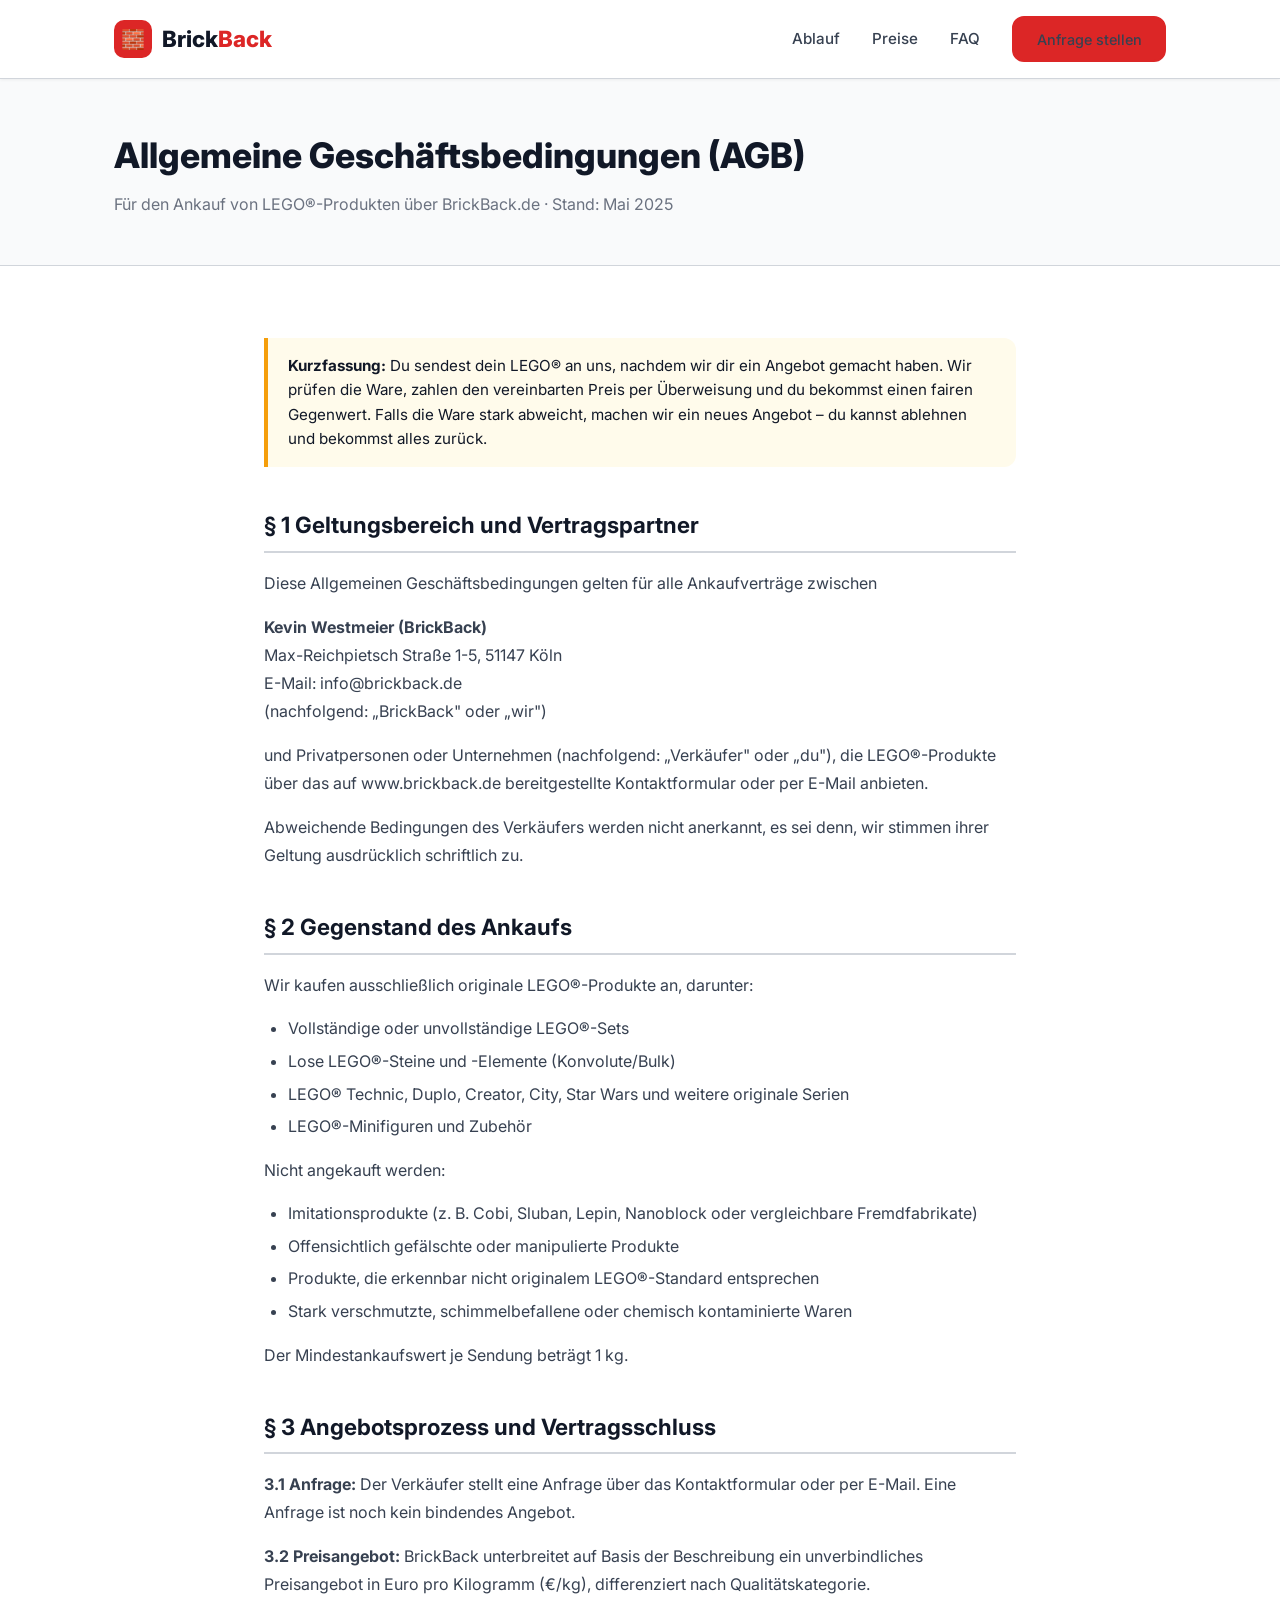
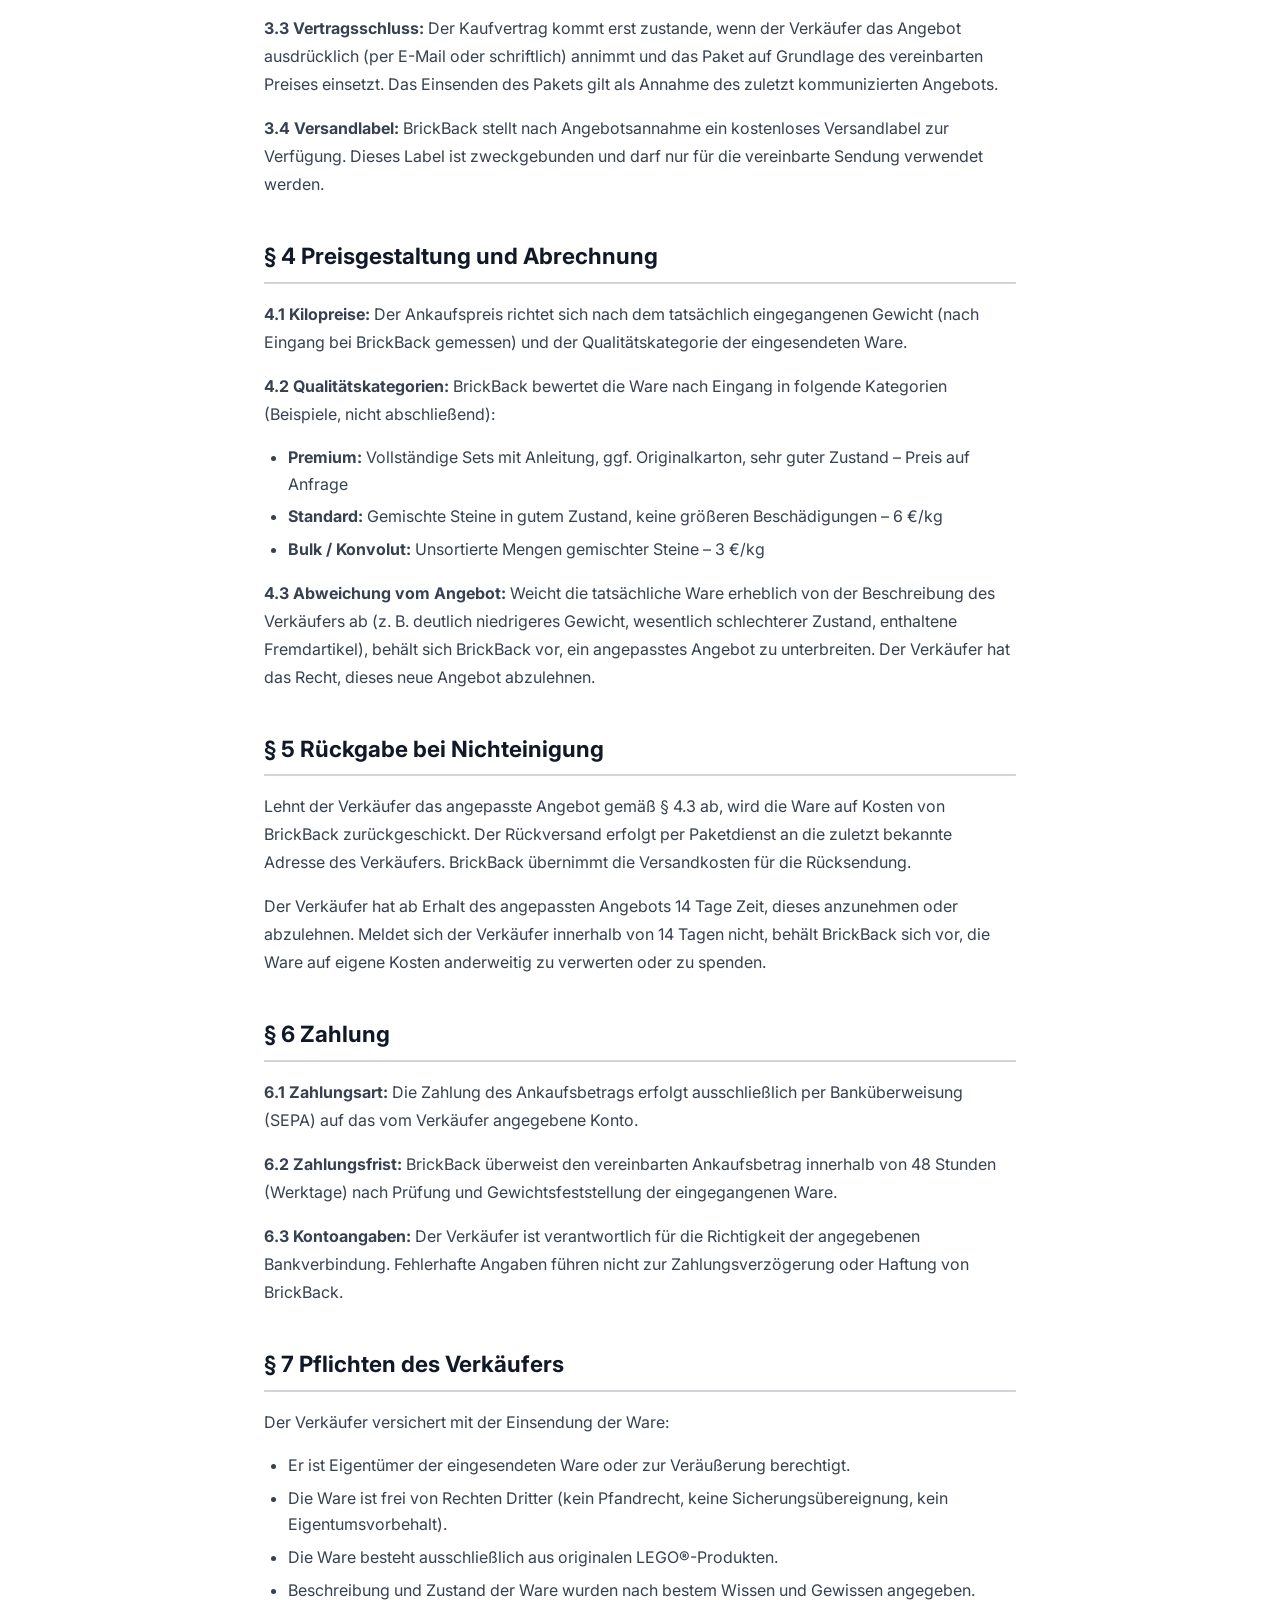
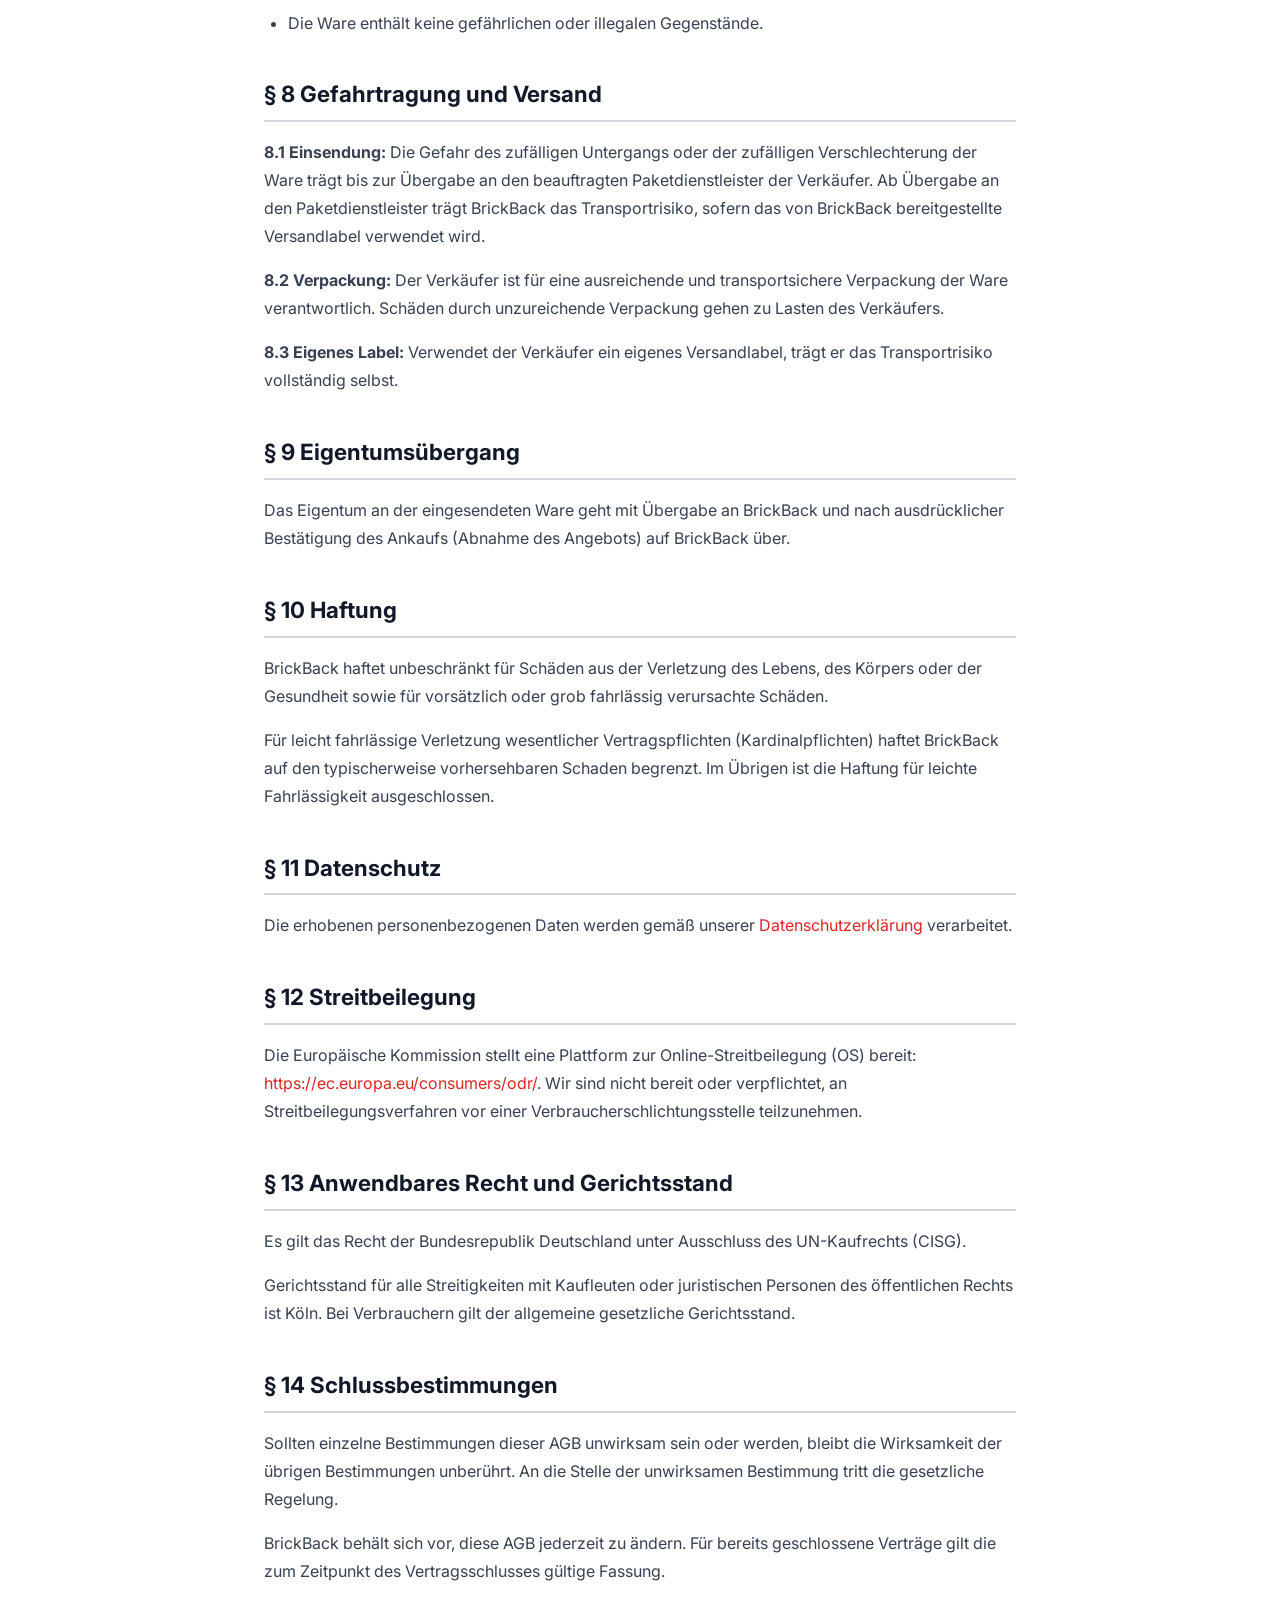
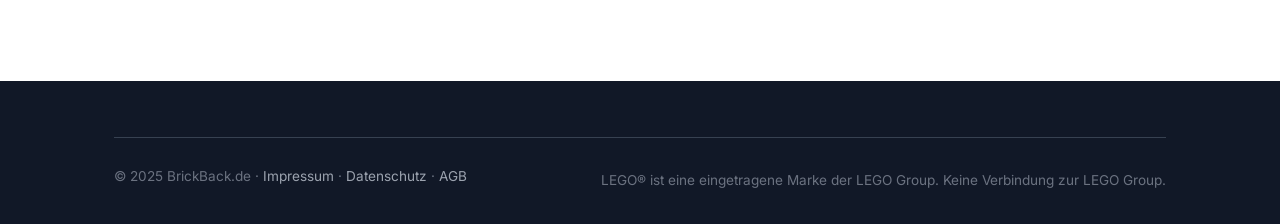
==== commit 46cfe21e: "Update pricing: Standard 6€/kg, Bulk 3€/kg, Premium on request; remove Duplo Co-Authored-By: Claude " ====
--- a/agb.html
+++ b/agb.html
@@ -120,9 +120,9 @@
       Kategorien (Beispiele, nicht abschließend):
     </p>
     <ul>
-      <li><strong>Premium:</strong> Vollständige Sets mit Anleitung, ggf. Originalkarton, sehr guter Zustand</li>
-      <li><strong>Standard:</strong> Gemischte Steine in gutem Zustand, keine größeren Beschädigungen</li>
-      <li><strong>Basis:</strong> Unsortierte Konvolute, einfache Steine, Duplo, leichte Gebrauchsspuren</li>
+      <li><strong>Premium:</strong> Vollständige Sets mit Anleitung, ggf. Originalkarton, sehr guter Zustand – Preis auf Anfrage</li>
+      <li><strong>Standard:</strong> Gemischte Steine in gutem Zustand, keine größeren Beschädigungen – 6 €/kg</li>
+      <li><strong>Bulk / Konvolut:</strong> Unsortierte Mengen gemischter Steine – 3 €/kg</li>
     </ul>
     <p>
       <strong>4.3 Abweichung vom Angebot:</strong> Weicht die tatsächliche Ware erheblich von der Beschreibung
--- a/assets/css/style.css
+++ b/assets/css/style.css
@@ -407,11 +407,13 @@
 .pricing-card h3 { font-size: 1rem; font-weight: 700; margin-bottom: .4rem; }
 .pricing-card .desc { font-size: .85rem; color: var(--gray-500); margin-bottom: 1.25rem; line-height: 1.4; }
 .pricing-card .price {
-  font-size: 2.2rem;
+  font-size: 2rem;
   font-weight: 800;
-  color: var(--red);
+  color: var(--dark);
+  margin-top: .5rem;
 }
 .pricing-card .price span { font-size: 1rem; font-weight: 500; color: var(--gray-500); }
+.pricing-card.featured .price { color: var(--red); }
 .pricing-note {
   text-align: center;
   margin-top: 2rem;
@@ -497,89 +499,92 @@
 }
 .faq-item.open .faq-answer { display: block; }
 
-/* ----- Contact / Form ----- */
-.contact-grid {
+/* ----- Contact / E-Mail CTA ----- */
+.contact-email-layout {
   display: grid;
-  grid-template-columns: 1fr 1.6fr;
-  gap: 3rem;
+  grid-template-columns: 1fr 1fr;
+  gap: 2.5rem;
   align-items: start;
-}
-.contact-info h2 { font-size: 1.8rem; font-weight: 800; margin-bottom: 1rem; }
-.contact-info p  { color: var(--gray-500); margin-bottom: 1.5rem; font-size: 1rem; }
-.contact-details { display: flex; flex-direction: column; gap: .75rem; }
-.contact-detail {
-  display: flex;
-  align-items: center;
-  gap: .75rem;
+  max-width: 900px;
+  margin: 0 auto;
+}
+
+.email-checklist {
+  background: var(--white);
+  border-radius: var(--radius-lg);
+  padding: 2rem;
+  box-shadow: var(--shadow);
+}
+.email-checklist h3 { font-size: 1.1rem; font-weight: 700; margin-bottom: 1.5rem; }
+.email-checklist-items {
+  list-style: none;
+  display: flex;
+  flex-direction: column;
+  gap: 1.25rem;
+}
+.email-checklist-items li {
+  display: flex;
+  gap: 1rem;
+  align-items: flex-start;
+}
+.checklist-icon {
+  font-size: 1.5rem;
+  flex-shrink: 0;
+  line-height: 1.3;
+}
+.email-checklist-items strong {
+  display: block;
   font-size: .95rem;
+  font-weight: 700;
+  margin-bottom: .2rem;
+}
+.email-checklist-items span {
+  font-size: .875rem;
+  color: var(--gray-500);
+  line-height: 1.5;
+}
+.email-note {
+  margin-top: 1.5rem;
+  background: var(--yellow-light);
+  border: 1px solid var(--yellow);
+  border-radius: var(--radius);
+  padding: .9rem 1.1rem;
+  font-size: .875rem;
   color: var(--gray-700);
-}
-.contact-detail .icon {
-  width: 40px; height: 40px;
-  background: var(--red-light);
-  border-radius: 10px;
-  display: flex;
-  align-items: center;
+  display: flex;
+  gap: .6rem;
+}
+
+.email-cta-card {
+  background: var(--white);
+  border-radius: var(--radius-lg);
+  padding: 2rem;
+  box-shadow: var(--shadow-xl);
+  border: 2px solid var(--red);
+  text-align: center;
+}
+.email-cta-icon { font-size: 3rem; margin-bottom: 1rem; }
+.email-cta-card h3 { font-size: 1.2rem; font-weight: 700; margin-bottom: .6rem; }
+.email-cta-card p  { font-size: .9rem; color: var(--gray-500); margin-bottom: 1.25rem; line-height: 1.55; }
+.email-address-display {
+  margin-top: 1rem;
+  font-size: .875rem;
+  color: var(--gray-500);
+}
+.email-address-display strong { color: var(--dark); }
+.email-meta {
+  display: flex;
   justify-content: center;
-  font-size: 1.1rem;
-  flex-shrink: 0;
-}
-
-.form-card {
-  background: var(--white);
-  border-radius: var(--radius-lg);
-  padding: 2.5rem;
-  box-shadow: var(--shadow-xl);
-  border: 1px solid var(--gray-300);
-}
-.form-group { margin-bottom: 1.25rem; }
-.form-row { display: grid; grid-template-columns: 1fr 1fr; gap: 1.25rem; }
-label {
-  display: block;
-  font-size: .875rem;
-  font-weight: 600;
-  color: var(--gray-700);
-  margin-bottom: .4rem;
-}
-label .req { color: var(--red); }
-input[type=text], input[type=email], input[type=tel],
-input[type=number], select, textarea {
-  width: 100%;
-  padding: .75rem 1rem;
-  border: 1.5px solid var(--gray-300);
-  border-radius: var(--radius);
-  font-size: .95rem;
-  font-family: inherit;
-  color: var(--dark);
-  background: var(--white);
-  transition: border-color var(--transition), box-shadow var(--transition);
-  outline: none;
-  -webkit-appearance: none;
-}
-input:focus, select:focus, textarea:focus {
-  border-color: var(--red);
-  box-shadow: 0 0 0 3px rgba(220,38,38,.12);
-}
-textarea { resize: vertical; min-height: 110px; }
-.form-hint { font-size: .8rem; color: var(--gray-500); margin-top: .3rem; }
-
-.form-submit { width: 100%; margin-top: .5rem; justify-content: center; }
-.form-privacy { text-align: center; font-size: .8rem; color: var(--gray-500); margin-top: .75rem; }
-.form-privacy a { color: var(--red); }
-
-.form-success {
-  display: none;
-  background: #F0FDF4;
-  border: 1.5px solid #16A34A;
-  border-radius: var(--radius);
-  padding: 1.25rem 1.5rem;
-  color: #15803D;
-  font-weight: 600;
-  text-align: center;
-  margin-top: 1rem;
-  gap: .5rem;
-  align-items: center;
-  justify-content: center;
+  flex-wrap: wrap;
+  gap: .5rem 1rem;
+  margin-top: 1.25rem;
+  font-size: .8rem;
+  color: var(--gray-500);
+  font-weight: 500;
+}
+
+@media (max-width: 640px) {
+  .contact-email-layout { grid-template-columns: 1fr; }
 }
 
 /* ----- Footer ----- */
